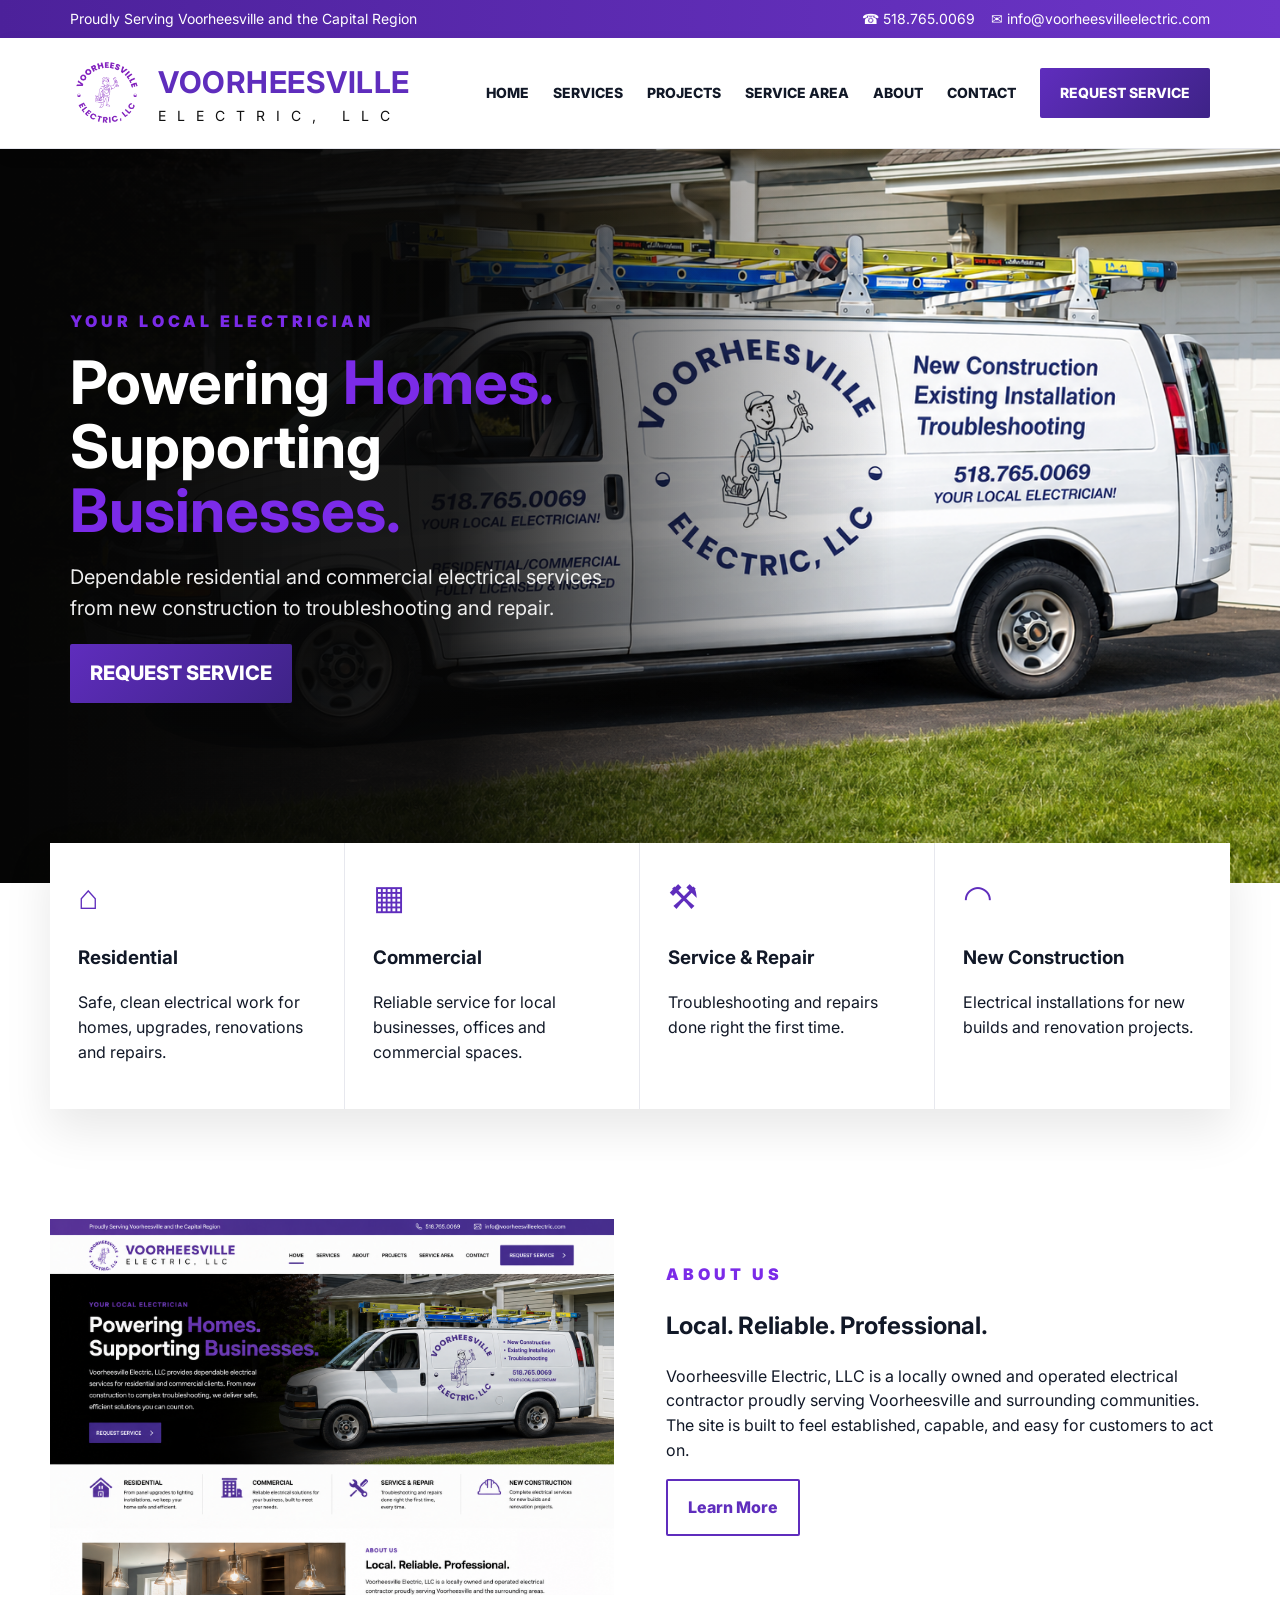
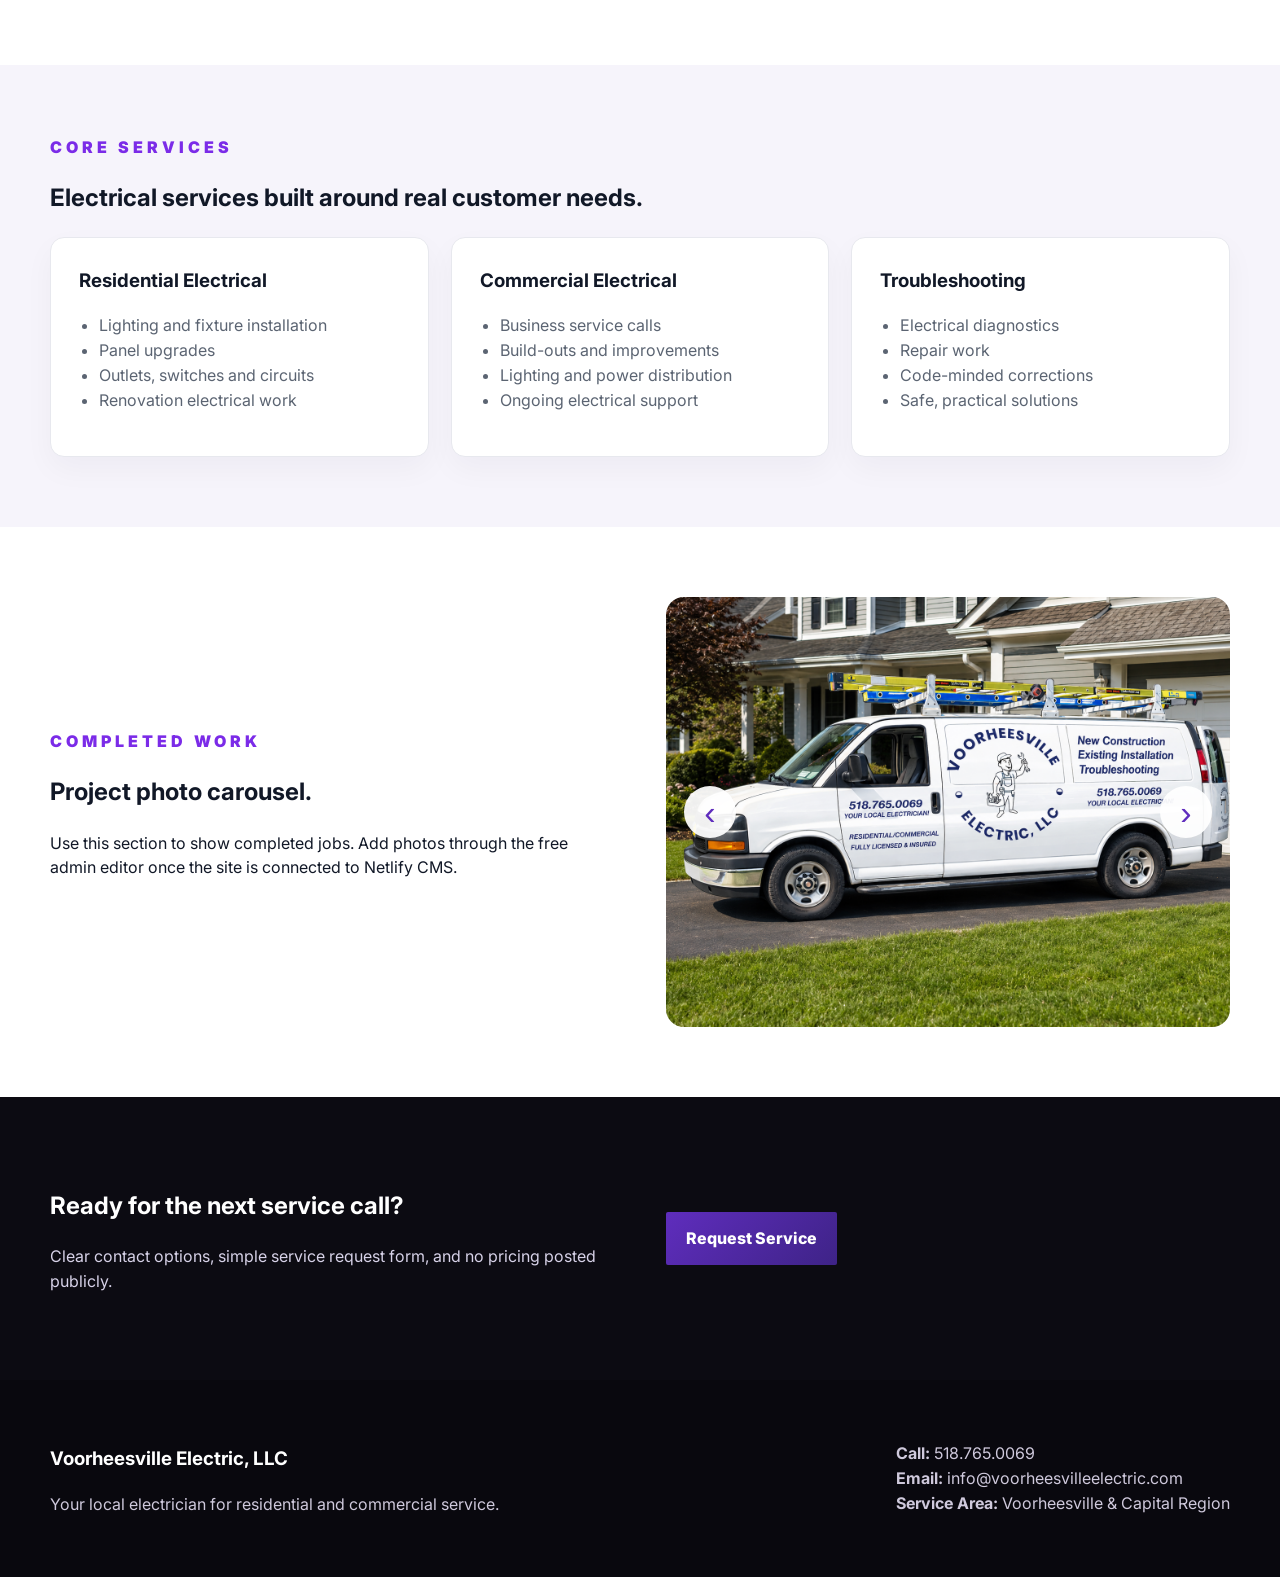
==== index.html @ 113c5720 "Add files via upload" ====
<!doctype html><html lang="en"><head><meta charset="utf-8"><meta name="viewport" content="width=device-width,initial-scale=1"><title>Home | Voorheesville Electric, LLC</title><meta name="description" content="Voorheesville Electric, LLC provides residential and commercial electrical services in Voorheesville and the Capital Region."><link rel="stylesheet" href="style.css"><link rel="preconnect" href="https://fonts.googleapis.com"><link rel="preconnect" href="https://fonts.gstatic.com" crossorigin><link href="https://fonts.googleapis.com/css2?family=Inter:wght@400;600;800;900&display=swap" rel="stylesheet"></head><body><div class="top"><div class="bar"><div>Proudly Serving Voorheesville and the Capital Region</div><div>☎ 518.765.0069 &nbsp;&nbsp; ✉ info@voorheesvilleelectric.com</div></div></div><header class="hdr"><nav class="nav"><a class="brand" href="index.html"><img src="assets/images/logo.png" alt="Voorheesville Electric logo"><div><b>VOORHEESVILLE</b><span>ELECTRIC, LLC</span></div></a><div class="links"><a href="index.html">HOME</a><a href="services.html">SERVICES</a><a href="projects.html">PROJECTS</a><a href="service-area.html">SERVICE AREA</a><a href="about.html">ABOUT</a><a href="contact.html">CONTACT</a><a class="btn" href="contact.html">REQUEST SERVICE</a></div><div class="mobile">☰</div></nav></header><main><section class="hero"><div class="inner"><div class="eyebrow">Your Local Electrician</div><h1>Powering <em>Homes.</em><br>Supporting <em>Businesses.</em></h1><p>Dependable residential and commercial electrical services from new construction to troubleshooting and repair.</p><p><a class="btn" href="contact.html">REQUEST SERVICE</a></p></div></section><div class="strip"><div class="tile"><div class="ico">⌂</div><h3>Residential</h3><p>Safe, clean electrical work for homes, upgrades, renovations and repairs.</p></div><div class="tile"><div class="ico">▦</div><h3>Commercial</h3><p>Reliable service for local businesses, offices and commercial spaces.</p></div><div class="tile"><div class="ico">⚒</div><h3>Service & Repair</h3><p>Troubleshooting and repairs done right the first time.</p></div><div class="tile"><div class="ico">◠</div><h3>New Construction</h3><p>Electrical installations for new builds and renovation projects.</p></div></div><section><div class="wrap grid"><div><img src="assets/images/concept.png" alt="Voorheesville Electric website preview"></div><div><div class="eyebrow">About Us</div><h2>Local. Reliable. Professional.</h2><p>Voorheesville Electric, LLC is a locally owned and operated electrical contractor proudly serving Voorheesville and surrounding communities. The site is built to feel established, capable, and easy for customers to act on.</p><p><a class="btn alt" href="about.html">Learn More</a></p></div></div></section><section class="soft"><div class="wrap"><div class="eyebrow">Core Services</div><h2>Electrical services built around real customer needs.</h2><div class="cards"><div class="card"><h3>Residential Electrical</h3><ul><li>Lighting and fixture installation</li><li>Panel upgrades</li><li>Outlets, switches and circuits</li><li>Renovation electrical work</li></ul></div><div class="card"><h3>Commercial Electrical</h3><ul><li>Business service calls</li><li>Build-outs and improvements</li><li>Lighting and power distribution</li><li>Ongoing electrical support</li></ul></div><div class="card"><h3>Troubleshooting</h3><ul><li>Electrical diagnostics</li><li>Repair work</li><li>Code-minded corrections</li><li>Safe, practical solutions</li></ul></div></div></div></section><section><div class="wrap grid"><div><div class="eyebrow">Completed Work</div><h2>Project photo carousel.</h2><p>Use this section to show completed jobs. Add photos through the free admin editor once the site is connected to Netlify CMS.</p></div><div class="gallery"><div class="slides"><div class="slide" style="background-image:url('assets/images/van.jpg')"></div><div class="slide" style="background-image:url('assets/images/concept.png')"></div><div class="slide" style="background-image:url('assets/images/logo.png');background-size:contain;background-repeat:no-repeat;background-color:#f3effb"></div></div><button class="prev" onclick="move(-1)">‹</button><button class="next" onclick="move(1)">›</button></div></div></section><section class="dark"><div class="wrap grid"><div><h2>Ready for the next service call?</h2><p>Clear contact options, simple service request form, and no pricing posted publicly.</p></div><p><a class="btn" href="contact.html">Request Service</a></p></div></section></main><footer class="foot"><div class="wrap"><div><h3>Voorheesville Electric, LLC</h3><p>Your local electrician for residential and commercial service.</p></div><div><p><b>Call:</b> 518.765.0069<br><b>Email:</b> info@voorheesvilleelectric.com<br><b>Service Area:</b> Voorheesville & Capital Region</p></div></div></footer><script src="script.js"></script></body></html>
---- style.css ----
:root{--purple:#5f2dbd;--purple2:#7b2be8;--ink:#111827;--muted:#5b6472;--line:#e7e8ee;--soft:#f6f4fb;--dark:#0c0b12;--max:1180px}*{box-sizing:border-box}body{margin:0;font-family:Inter,Arial,sans-serif;color:var(--ink);line-height:1.55;background:white}a{color:inherit;text-decoration:none}img{max-width:100%;display:block}.top{background:linear-gradient(90deg,#4c219a,#6d35c9);color:white;font-size:14px}.bar{max-width:var(--max);margin:auto;display:flex;justify-content:space-between;gap:20px;padding:8px 20px}.hdr{position:sticky;top:0;background:white;z-index:10;border-bottom:1px solid var(--line);box-shadow:0 6px 20px #0000000a}.nav{max-width:var(--max);margin:auto;display:flex;align-items:center;justify-content:space-between;padding:18px 20px}.brand{display:flex;align-items:center;gap:14px}.brand img{width:74px}.brand b{font-size:30px;letter-spacing:.5px;color:var(--purple)}.brand span{display:block;letter-spacing:11px;font-size:14px;color:#111}.links{display:flex;align-items:center;gap:24px;font-size:14px;font-weight:800}.btn{display:inline-flex;align-items:center;justify-content:center;background:linear-gradient(135deg,var(--purple),#3e2387);color:white;padding:14px 20px;border-radius:2px;font-weight:800;border:0}.btn.alt{background:white;color:var(--purple);border:2px solid var(--purple)}.hero{background:linear-gradient(90deg,#050505 0%,#060606e8 35%,#00000000 70%),url('assets/images/van.jpg') center/cover;min-height:600px;color:white}.hero .inner{max-width:var(--max);margin:auto;padding:90px 20px}.eyebrow{color:var(--purple2);font-weight:900;text-transform:uppercase;letter-spacing:4px}.hero h1{font-size:60px;line-height:1.06;margin:18px 0;max-width:620px}.hero h1 em{font-style:normal;color:var(--purple2)}.hero p{font-size:20px;max-width:540px;color:#eee}.strip{max-width:var(--max);margin:auto;display:grid;grid-template-columns:repeat(4,1fr);gap:0;background:white;transform:translateY(-40px);box-shadow:0 20px 45px #00000018}.tile{padding:28px;border-right:1px solid var(--line)}.tile:last-child{border-right:0}.ico{font-size:34px;color:var(--purple)}section{padding:70px 20px}.wrap{max-width:var(--max);margin:auto}.grid{display:grid;grid-template-columns:1fr 1fr;gap:52px;align-items:center}.cards{display:grid;grid-template-columns:repeat(3,1fr);gap:22px}.card{border:1px solid var(--line);background:white;padding:28px;border-radius:14px;box-shadow:0 12px 30px #1c12320a}.card h3{margin-top:0}.card ul{padding-left:20px;color:var(--muted)}.soft{background:var(--soft)}.dark{background:var(--dark);color:white}.dark p,.dark li{color:#d7d2e8}.pagehead{background:linear-gradient(135deg,#170d27,#5e28b8);color:white;padding:70px 20px}.pagehead h1{font-size:46px;margin:.2em 0}.gallery{position:relative;overflow:hidden;border-radius:18px}.slides{display:flex;transition:.4s}.slide{min-width:100%;height:430px;background:#ddd center/cover}.gallery button{position:absolute;top:50%;transform:translateY(-50%);border:0;background:#ffffffee;color:var(--purple);font-size:34px;width:52px;height:52px;border-radius:50%;cursor:pointer}.prev{left:18px}.next{right:18px}.contactbox{background:white;border:1px solid var(--line);border-radius:18px;padding:30px;box-shadow:0 15px 35px #00000010}.form input,.form textarea{width:100%;padding:14px;margin:8px 0 14px;border:1px solid #d8d8df;border-radius:8px;font:inherit}.form textarea{min-height:140px}.foot{background:#09080e;color:white;padding:45px 20px}.foot .wrap{display:flex;justify-content:space-between;gap:30px}.foot p{color:#cfc9dc}.mobile{display:none}@media(max-width:900px){.links{display:none}.mobile{display:block}.brand b{font-size:22px}.brand span{letter-spacing:6px}.hero h1{font-size:42px}.strip,.cards,.grid{grid-template-columns:1fr;transform:none}.tile{border-right:0;border-bottom:1px solid var(--line)}.foot .wrap,.bar{flex-direction:column}.hero{min-height:520px;background:linear-gradient(90deg,#050505 0%,#050505d9 65%,#00000055),url('assets/images/van.jpg') center/cover}}
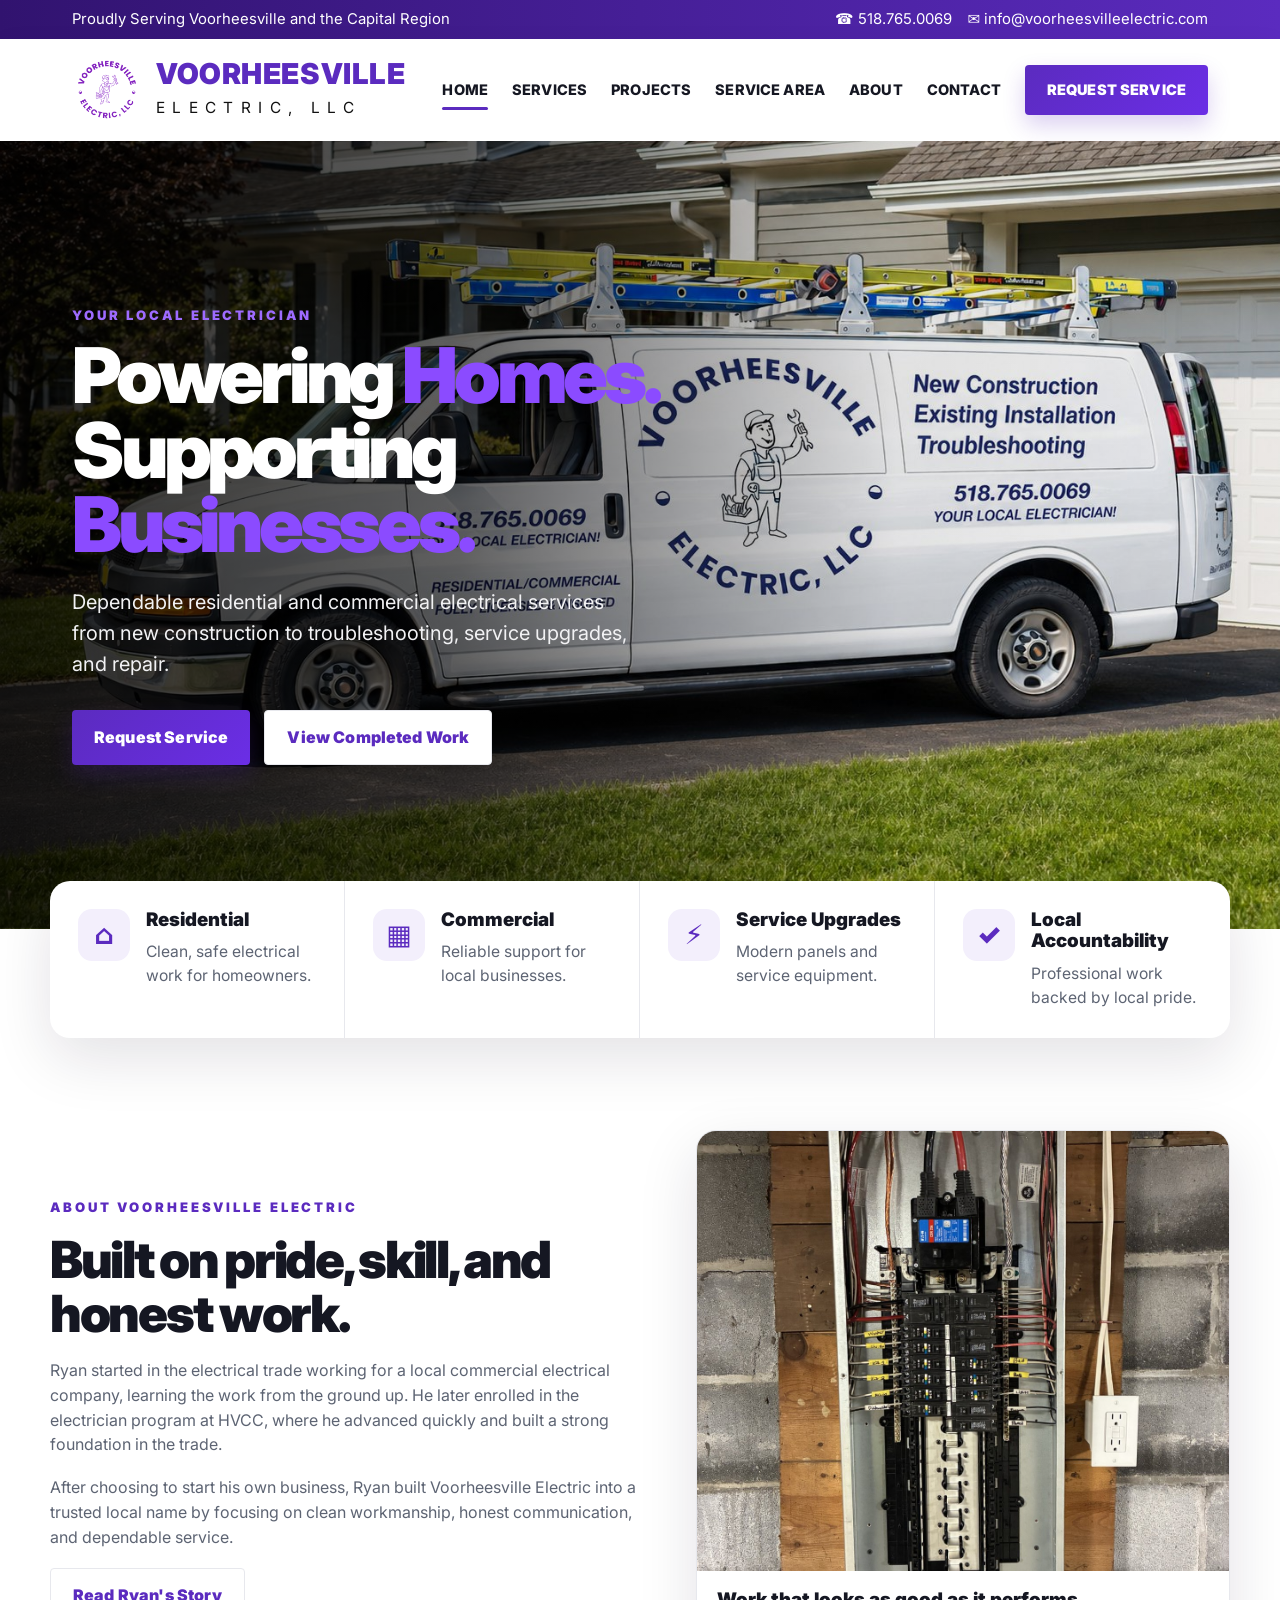
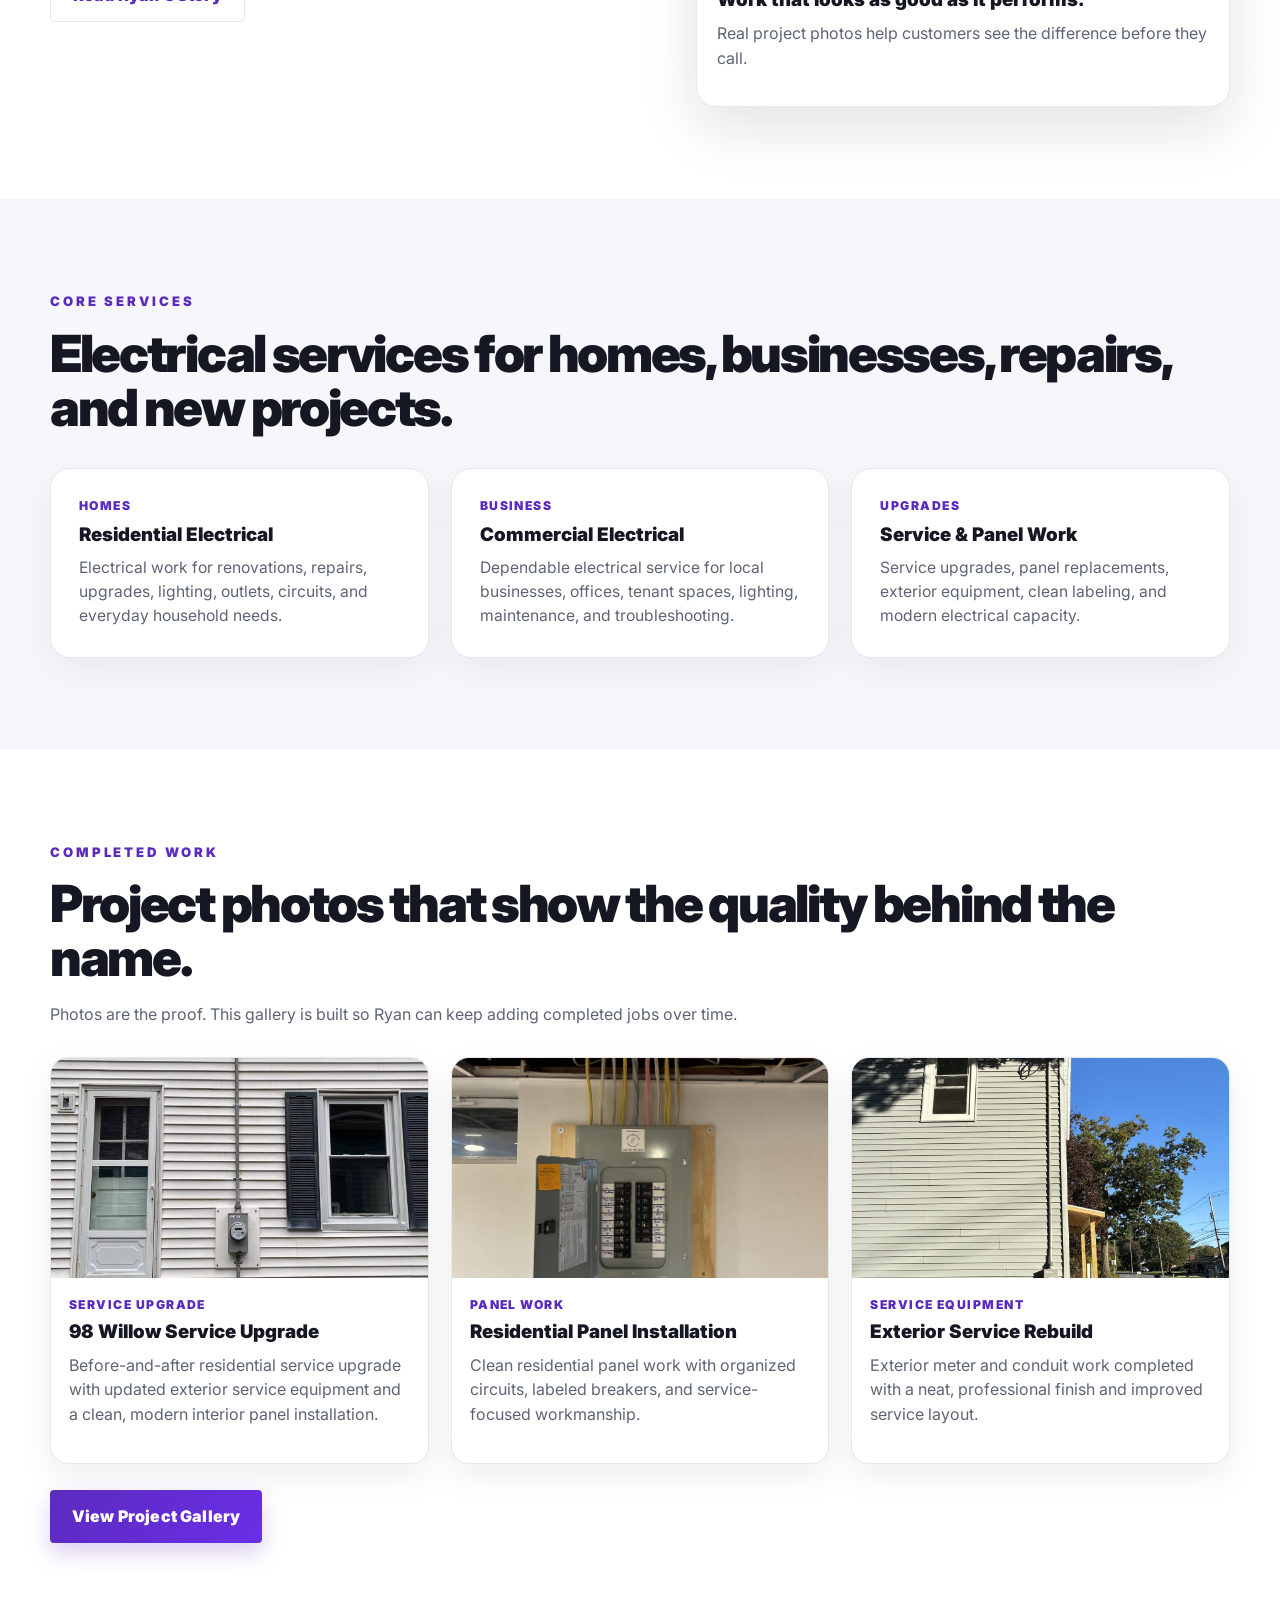
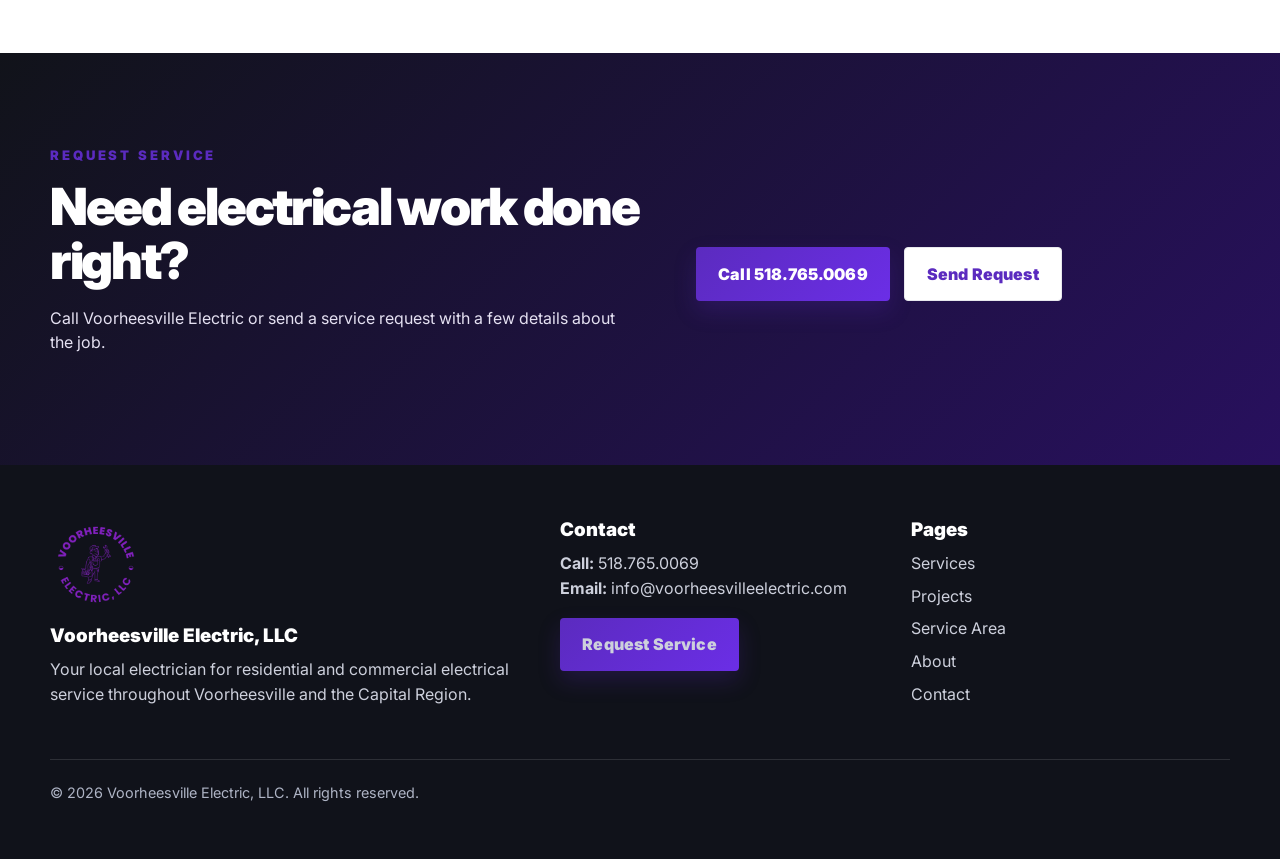
==== commit 7099bdbe: "Upload Version 3 website" ====
--- a/index.html
+++ b/index.html
@@ -1 +1,118 @@
-<!doctype html><html lang="en"><head><meta charset="utf-8"><meta name="viewport" content="width=device-width,initial-scale=1"><title>Home | Voorheesville Electric, LLC</title><meta name="description" content="Voorheesville Electric, LLC provides residential and commercial electrical services in Voorheesville and the Capital Region."><link rel="stylesheet" href="style.css"><link rel="preconnect" href="https://fonts.googleapis.com"><link rel="preconnect" href="https://fonts.gstatic.com" crossorigin><link href="https://fonts.googleapis.com/css2?family=Inter:wght@400;600;800;900&display=swap" rel="stylesheet"></head><body><div class="top"><div class="bar"><div>Proudly Serving Voorheesville and the Capital Region</div><div>☎ 518.765.0069 &nbsp;&nbsp; ✉ info@voorheesvilleelectric.com</div></div></div><header class="hdr"><nav class="nav"><a class="brand" href="index.html"><img src="assets/images/logo.png" alt="Voorheesville Electric logo"><div><b>VOORHEESVILLE</b><span>ELECTRIC, LLC</span></div></a><div class="links"><a href="index.html">HOME</a><a href="services.html">SERVICES</a><a href="projects.html">PROJECTS</a><a href="service-area.html">SERVICE AREA</a><a href="about.html">ABOUT</a><a href="contact.html">CONTACT</a><a class="btn" href="contact.html">REQUEST SERVICE</a></div><div class="mobile">☰</div></nav></header><main><section class="hero"><div class="inner"><div class="eyebrow">Your Local Electrician</div><h1>Powering <em>Homes.</em><br>Supporting <em>Businesses.</em></h1><p>Dependable residential and commercial electrical services from new construction to troubleshooting and repair.</p><p><a class="btn" href="contact.html">REQUEST SERVICE</a></p></div></section><div class="strip"><div class="tile"><div class="ico">⌂</div><h3>Residential</h3><p>Safe, clean electrical work for homes, upgrades, renovations and repairs.</p></div><div class="tile"><div class="ico">▦</div><h3>Commercial</h3><p>Reliable service for local businesses, offices and commercial spaces.</p></div><div class="tile"><div class="ico">⚒</div><h3>Service & Repair</h3><p>Troubleshooting and repairs done right the first time.</p></div><div class="tile"><div class="ico">◠</div><h3>New Construction</h3><p>Electrical installations for new builds and renovation projects.</p></div></div><section><div class="wrap grid"><div><img src="assets/images/concept.png" alt="Voorheesville Electric website preview"></div><div><div class="eyebrow">About Us</div><h2>Local. Reliable. Professional.</h2><p>Voorheesville Electric, LLC is a locally owned and operated electrical contractor proudly serving Voorheesville and surrounding communities. The site is built to feel established, capable, and easy for customers to act on.</p><p><a class="btn alt" href="about.html">Learn More</a></p></div></div></section><section class="soft"><div class="wrap"><div class="eyebrow">Core Services</div><h2>Electrical services built around real customer needs.</h2><div class="cards"><div class="card"><h3>Residential Electrical</h3><ul><li>Lighting and fixture installation</li><li>Panel upgrades</li><li>Outlets, switches and circuits</li><li>Renovation electrical work</li></ul></div><div class="card"><h3>Commercial Electrical</h3><ul><li>Business service calls</li><li>Build-outs and improvements</li><li>Lighting and power distribution</li><li>Ongoing electrical support</li></ul></div><div class="card"><h3>Troubleshooting</h3><ul><li>Electrical diagnostics</li><li>Repair work</li><li>Code-minded corrections</li><li>Safe, practical solutions</li></ul></div></div></div></section><section><div class="wrap grid"><div><div class="eyebrow">Completed Work</div><h2>Project photo carousel.</h2><p>Use this section to show completed jobs. Add photos through the free admin editor once the site is connected to Netlify CMS.</p></div><div class="gallery"><div class="slides"><div class="slide" style="background-image:url('assets/images/van.jpg')"></div><div class="slide" style="background-image:url('assets/images/concept.png')"></div><div class="slide" style="background-image:url('assets/images/logo.png');background-size:contain;background-repeat:no-repeat;background-color:#f3effb"></div></div><button class="prev" onclick="move(-1)">‹</button><button class="next" onclick="move(1)">›</button></div></div></section><section class="dark"><div class="wrap grid"><div><h2>Ready for the next service call?</h2><p>Clear contact options, simple service request form, and no pricing posted publicly.</p></div><p><a class="btn" href="contact.html">Request Service</a></p></div></section></main><footer class="foot"><div class="wrap"><div><h3>Voorheesville Electric, LLC</h3><p>Your local electrician for residential and commercial service.</p></div><div><p><b>Call:</b> 518.765.0069<br><b>Email:</b> info@voorheesvilleelectric.com<br><b>Service Area:</b> Voorheesville & Capital Region</p></div></div></footer><script src="script.js"></script></body></html>+<!doctype html>
+<html lang="en">
+<head>
+  <meta charset="utf-8">
+  <meta name="viewport" content="width=device-width,initial-scale=1">
+  <title>Voorheesville Electric | Residential & Commercial Electrician</title>
+  <meta name="description" content="Voorheesville Electric, LLC provides dependable residential and commercial electrical services in Voorheesville and the Capital Region.">
+  <link rel="canonical" href="https://www.voorheesvilleelectric.com/">
+  <meta property="og:title" content="Voorheesville Electric | Residential & Commercial Electrician">
+  <meta property="og:description" content="Voorheesville Electric, LLC provides dependable residential and commercial electrical services in Voorheesville and the Capital Region.">
+  <meta property="og:type" content="website">
+  <meta property="og:image" content="https://www.voorheesvilleelectric.com/assets/images/hero-van.jpg">
+  <link rel="stylesheet" href="style.css">
+  <link rel="preconnect" href="https://fonts.googleapis.com">
+  <link rel="preconnect" href="https://fonts.gstatic.com" crossorigin>
+  <link href="https://fonts.googleapis.com/css2?family=Inter:wght@400;600;700;800;900&display=swap" rel="stylesheet">
+</head>
+<body>
+  <div class="topbar"><div class="wrap"><div>Proudly Serving Voorheesville and the Capital Region</div><div>☎ <a href="tel:+15187650069">518.765.0069</a> &nbsp;&nbsp; ✉ <a href="mailto:info@voorheesvilleelectric.com">info@voorheesvilleelectric.com</a></div></div></div>
+  <header class="header">
+    <nav class="nav">
+      <a class="brand" href="index.html" aria-label="Voorheesville Electric Home">
+        <img src="assets/images/logo.png" alt="Voorheesville Electric logo">
+        <div><strong>VOORHEESVILLE</strong><span>ELECTRIC, LLC</span></div>
+      </a>
+      <div class="links"><a href="index.html">HOME</a><a href="services.html">SERVICES</a><a href="projects.html">PROJECTS</a><a href="service-area.html">SERVICE AREA</a><a href="about.html">ABOUT</a><a href="contact.html">CONTACT</a><a class="btn" href="contact.html">REQUEST SERVICE</a></div>
+      <button class="menu" type="button" aria-label="Open menu">☰</button>
+    </nav>
+  </header>
+  <main>
+<section class="hero">
+  <div class="wrap">
+    <div class="hero-copy">
+      <div class="eyebrow">Your Local Electrician</div>
+      <h1>Powering <em>Homes.</em><br>Supporting <em>Businesses.</em></h1>
+      <p>Dependable residential and commercial electrical services from new construction to troubleshooting, service upgrades, and repair.</p>
+      <div class="hero-actions"><a class="btn" href="contact.html">Request Service</a><a class="btn secondary" href="projects.html">View Completed Work</a></div>
+    </div>
+  </div>
+</section>
+<div class="trustbar">
+  <div class="trust"><div class="ico">⌂</div><div><h3>Residential</h3><p>Clean, safe electrical work for homeowners.</p></div></div>
+  <div class="trust"><div class="ico">▦</div><div><h3>Commercial</h3><p>Reliable support for local businesses.</p></div></div>
+  <div class="trust"><div class="ico">⚡</div><div><h3>Service Upgrades</h3><p>Modern panels and service equipment.</p></div></div>
+  <div class="trust"><div class="ico">✓</div><div><h3>Local Accountability</h3><p>Professional work backed by local pride.</p></div></div>
+</div>
+<section>
+  <div class="wrap grid">
+    <div>
+      <div class="eyebrow">About Voorheesville Electric</div>
+      <h2>Built on pride, skill, and honest work.</h2>
+      <p>Ryan started in the electrical trade working for a local commercial electrical company, learning the work from the ground up. He later enrolled in the electrician program at HVCC, where he advanced quickly and built a strong foundation in the trade.</p>
+      <p>After choosing to start his own business, Ryan built Voorheesville Electric into a trusted local name by focusing on clean workmanship, honest communication, and dependable service.</p>
+      <p><a class="btn secondary" href="about.html">Read Ryan's Story</a></p>
+    </div>
+    <div class="photo-card"><img src="assets/images/projects/98-willow-after-2.jpg" alt="Completed electrical panel upgrade"><div class="cap"><h3>Work that looks as good as it performs.</h3><p>Real project photos help customers see the difference before they call.</p></div></div>
+  </div>
+</section>
+<section class="soft">
+  <div class="wrap">
+    <div class="eyebrow">Core Services</div>
+    <h2>Electrical services for homes, businesses, repairs, and new projects.</h2>
+    <div class="cards">
+      <div class="card"><div class="mini">Homes</div><h3>Residential Electrical</h3><p>Electrical work for renovations, repairs, upgrades, lighting, outlets, circuits, and everyday household needs.</p></div>
+      <div class="card"><div class="mini">Business</div><h3>Commercial Electrical</h3><p>Dependable electrical service for local businesses, offices, tenant spaces, lighting, maintenance, and troubleshooting.</p></div>
+      <div class="card"><div class="mini">Upgrades</div><h3>Service & Panel Work</h3><p>Service upgrades, panel replacements, exterior equipment, clean labeling, and modern electrical capacity.</p></div>
+    </div>
+  </div>
+</section>
+<section>
+  <div class="wrap">
+    <div class="eyebrow">Completed Work</div>
+    <h2>Project photos that show the quality behind the name.</h2>
+    <p>Photos are the proof. This gallery is built so Ryan can keep adding completed jobs over time.</p>
+    <div id="featuredProjects" class="featured-projects"></div>
+    <p style="margin-top:26px"><a class="btn" href="projects.html">View Project Gallery</a></p>
+  </div>
+</section>
+<section class="dark">
+  <div class="wrap grid">
+    <div>
+      <div class="eyebrow">Request Service</div>
+      <h2>Need electrical work done right?</h2>
+      <p>Call Voorheesville Electric or send a service request with a few details about the job.</p>
+    </div>
+    <div class="hero-actions"><a class="btn" href="tel:+15187650069">Call 518.765.0069</a><a class="btn secondary" href="contact.html">Send Request</a></div>
+  </div>
+</section>
+</main>
+  <footer class="footer">
+    <div class="wrap">
+      <div>
+        <img src="assets/images/logo.png" alt="Voorheesville Electric logo">
+        <h3>Voorheesville Electric, LLC</h3>
+        <p>Your local electrician for residential and commercial electrical service throughout Voorheesville and the Capital Region.</p>
+      </div>
+      <div>
+        <h3>Contact</h3>
+        <p><b>Call:</b> <a href="tel:+15187650069">518.765.0069</a><br><b>Email:</b> <a href="mailto:info@voorheesvilleelectric.com">info@voorheesvilleelectric.com</a></p>
+        <p><a class="btn" href="contact.html">Request Service</a></p>
+      </div>
+      <div>
+        <h3>Pages</h3>
+        <div class="footlinks">
+          <a href="services.html">Services</a>
+          <a href="projects.html">Projects</a>
+          <a href="service-area.html">Service Area</a>
+          <a href="about.html">About</a>
+          <a href="contact.html">Contact</a>
+        </div>
+      </div>
+    </div>
+    <div class="wrap copyright">© 2026 Voorheesville Electric, LLC. All rights reserved.</div>
+  </footer>
+  <div class="lightbox" id="lightbox"><button id="lightboxClose" type="button" aria-label="Close image">×</button><img id="lightboxImg" alt="Project photo enlarged"></div>
+  <script src="script.js"></script>
+</body>
+</html>
--- a/style.css
+++ b/style.css
@@ -1 +1,82 @@
-:root{--purple:#5f2dbd;--purple2:#7b2be8;--ink:#111827;--muted:#5b6472;--line:#e7e8ee;--soft:#f6f4fb;--dark:#0c0b12;--max:1180px}*{box-sizing:border-box}body{margin:0;font-family:Inter,Arial,sans-serif;color:var(--ink);line-height:1.55;background:white}a{color:inherit;text-decoration:none}img{max-width:100%;display:block}.top{background:linear-gradient(90deg,#4c219a,#6d35c9);color:white;font-size:14px}.bar{max-width:var(--max);margin:auto;display:flex;justify-content:space-between;gap:20px;padding:8px 20px}.hdr{position:sticky;top:0;background:white;z-index:10;border-bottom:1px solid var(--line);box-shadow:0 6px 20px #0000000a}.nav{max-width:var(--max);margin:auto;display:flex;align-items:center;justify-content:space-between;padding:18px 20px}.brand{display:flex;align-items:center;gap:14px}.brand img{width:74px}.brand b{font-size:30px;letter-spacing:.5px;color:var(--purple)}.brand span{display:block;letter-spacing:11px;font-size:14px;color:#111}.links{display:flex;align-items:center;gap:24px;font-size:14px;font-weight:800}.btn{display:inline-flex;align-items:center;justify-content:center;background:linear-gradient(135deg,var(--purple),#3e2387);color:white;padding:14px 20px;border-radius:2px;font-weight:800;border:0}.btn.alt{background:white;color:var(--purple);border:2px solid var(--purple)}.hero{background:linear-gradient(90deg,#050505 0%,#060606e8 35%,#00000000 70%),url('assets/images/van.jpg') center/cover;min-height:600px;color:white}.hero .inner{max-width:var(--max);margin:auto;padding:90px 20px}.eyebrow{color:var(--purple2);font-weight:900;text-transform:uppercase;letter-spacing:4px}.hero h1{font-size:60px;line-height:1.06;margin:18px 0;max-width:620px}.hero h1 em{font-style:normal;color:var(--purple2)}.hero p{font-size:20px;max-width:540px;color:#eee}.strip{max-width:var(--max);margin:auto;display:grid;grid-template-columns:repeat(4,1fr);gap:0;background:white;transform:translateY(-40px);box-shadow:0 20px 45px #00000018}.tile{padding:28px;border-right:1px solid var(--line)}.tile:last-child{border-right:0}.ico{font-size:34px;color:var(--purple)}section{padding:70px 20px}.wrap{max-width:var(--max);margin:auto}.grid{display:grid;grid-template-columns:1fr 1fr;gap:52px;align-items:center}.cards{display:grid;grid-template-columns:repeat(3,1fr);gap:22px}.card{border:1px solid var(--line);background:white;padding:28px;border-radius:14px;box-shadow:0 12px 30px #1c12320a}.card h3{margin-top:0}.card ul{padding-left:20px;color:var(--muted)}.soft{background:var(--soft)}.dark{background:var(--dark);color:white}.dark p,.dark li{color:#d7d2e8}.pagehead{background:linear-gradient(135deg,#170d27,#5e28b8);color:white;padding:70px 20px}.pagehead h1{font-size:46px;margin:.2em 0}.gallery{position:relative;overflow:hidden;border-radius:18px}.slides{display:flex;transition:.4s}.slide{min-width:100%;height:430px;background:#ddd center/cover}.gallery button{position:absolute;top:50%;transform:translateY(-50%);border:0;background:#ffffffee;color:var(--purple);font-size:34px;width:52px;height:52px;border-radius:50%;cursor:pointer}.prev{left:18px}.next{right:18px}.contactbox{background:white;border:1px solid var(--line);border-radius:18px;padding:30px;box-shadow:0 15px 35px #00000010}.form input,.form textarea{width:100%;padding:14px;margin:8px 0 14px;border:1px solid #d8d8df;border-radius:8px;font:inherit}.form textarea{min-height:140px}.foot{background:#09080e;color:white;padding:45px 20px}.foot .wrap{display:flex;justify-content:space-between;gap:30px}.foot p{color:#cfc9dc}.mobile{display:none}@media(max-width:900px){.links{display:none}.mobile{display:block}.brand b{font-size:22px}.brand span{letter-spacing:6px}.hero h1{font-size:42px}.strip,.cards,.grid{grid-template-columns:1fr;transform:none}.tile{border-right:0;border-bottom:1px solid var(--line)}.foot .wrap,.bar{flex-direction:column}.hero{min-height:520px;background:linear-gradient(90deg,#050505 0%,#050505d9 65%,#00000055),url('assets/images/van.jpg') center/cover}}
+:root{
+  --purple:#5b2bbf;
+  --purple-dark:#31136f;
+  --purple-soft:#f3effc;
+  --ink:#151722;
+  --muted:#5d6473;
+  --line:#e7e8ed;
+  --paper:#ffffff;
+  --charcoal:#11131a;
+  --soft:#f7f7fb;
+  --shadow:0 20px 60px rgba(22,17,45,.12);
+  --radius:20px;
+  --max:1180px;
+}
+*{box-sizing:border-box}
+html{scroll-behavior:smooth}
+body{margin:0;font-family:Inter,system-ui,-apple-system,Segoe UI,Arial,sans-serif;color:var(--ink);background:#fff;line-height:1.55}
+a{color:inherit;text-decoration:none}
+img{max-width:100%;display:block}
+button,input,textarea,select{font:inherit}
+.topbar{background:linear-gradient(90deg,var(--purple-dark),var(--purple));color:#fff;font-size:.93rem}
+.topbar .wrap{max-width:var(--max);margin:auto;padding:8px 22px;display:flex;justify-content:space-between;gap:20px;align-items:center}
+.header{background:#fff;position:sticky;top:0;z-index:50;box-shadow:0 10px 30px rgba(16,16,30,.06)}
+.nav{max-width:var(--max);margin:auto;padding:16px 22px;display:flex;align-items:center;justify-content:space-between;gap:22px}
+.brand{display:flex;align-items:center;gap:14px;min-width:305px}
+.brand img{width:70px;height:70px;object-fit:contain}
+.brand strong{display:block;font-size:1.8rem;line-height:1;font-weight:900;color:var(--purple);letter-spacing:.02em}
+.brand span{display:block;letter-spacing:.48em;font-size:.96rem;color:#111;margin-top:7px}
+.links{display:flex;align-items:center;gap:24px;font-weight:800;font-size:.91rem;letter-spacing:.01em}
+.links a:not(.btn){position:relative;white-space:nowrap}
+.links a:not(.btn)::after{content:"";position:absolute;left:0;right:0;bottom:-9px;height:3px;border-radius:99px;background:var(--purple);transform:scaleX(0);transition:.18s}
+.links a:hover::after,.links a.active::after{transform:scaleX(1)}
+.btn{display:inline-flex;align-items:center;justify-content:center;border:0;border-radius:4px;background:linear-gradient(135deg,var(--purple),#6b2ee6);color:white;font-weight:900;letter-spacing:.01em;padding:14px 22px;box-shadow:0 10px 22px rgba(91,43,191,.22);cursor:pointer;text-align:center}
+.btn:hover{transform:translateY(-1px)}
+.btn.secondary{background:#fff;color:var(--purple);border:1px solid var(--line);box-shadow:none}
+.btn.dark{background:var(--ink)}
+.menu{display:none;background:#fff;border:1px solid var(--line);font-size:1.4rem;padding:8px 12px;border-radius:10px}
+.hero{min-height:670px;background-image:linear-gradient(90deg,rgba(0,0,0,.82) 0%,rgba(0,0,0,.62) 36%,rgba(0,0,0,.10) 70%,rgba(0,0,0,.05) 100%),url('assets/images/hero-van.jpg');background-position:center;background-size:cover;display:grid;align-items:center;color:#fff}
+.hero .wrap{max-width:var(--max);margin:auto;width:100%;padding:72px 22px}
+.hero-copy{max-width:660px}
+.eyebrow{text-transform:uppercase;letter-spacing:.22em;font-size:.82rem;font-weight:900;color:var(--purple);margin-bottom:14px}
+.hero .eyebrow{color:#9e6bff}
+h1{font-size:clamp(2.4rem,6vw,5.8rem);line-height:.97;margin:0 0 24px;font-weight:950;letter-spacing:-.055em}
+h1 em{font-style:normal;color:#8b4bff}
+h2{font-size:clamp(1.9rem,4vw,3.25rem);line-height:1.06;margin:0 0 18px;font-weight:950;letter-spacing:-.045em}
+h3{line-height:1.15;margin:0 0 10px;font-weight:900}
+p{margin:0 0 18px;color:var(--muted)}
+.hero p{font-size:1.25rem;color:#f2f2f4;max-width:560px}
+.hero-actions{display:flex;gap:14px;flex-wrap:wrap;margin-top:30px}
+.trustbar{background:#fff;box-shadow:var(--shadow);max-width:var(--max);margin:-48px auto 0;position:relative;z-index:3;border-radius:var(--radius);display:grid;grid-template-columns:repeat(4,1fr);overflow:hidden}
+.trust{padding:28px;border-right:1px solid var(--line);display:flex;gap:16px;align-items:flex-start}
+.trust:last-child{border-right:0}
+.ico{width:52px;height:52px;flex:0 0 auto;display:grid;place-items:center;border-radius:14px;background:var(--purple-soft);color:var(--purple);font-size:1.7rem;font-weight:900}
+.trust p,.card p,.project p{font-size:.98rem;margin:0;color:var(--muted)}
+section{padding:92px 22px}
+.wrap{max-width:var(--max);margin:auto}
+.grid{display:grid;grid-template-columns:1.05fr .95fr;gap:56px;align-items:center}
+.grid.reverse{grid-template-columns:.95fr 1.05fr}
+.soft{background:var(--soft)}
+.dark{background:linear-gradient(135deg,#11131a,#28105e);color:#fff}
+.dark p{color:#e5e1f2}
+.cards{display:grid;grid-template-columns:repeat(3,1fr);gap:22px;margin-top:34px}
+.card{background:#fff;border:1px solid var(--line);border-radius:var(--radius);padding:28px;box-shadow:0 12px 35px rgba(22,17,45,.06)}
+.card ul{padding-left:18px;margin:14px 0 0;color:var(--muted)}
+.card li{margin:7px 0}.card .mini{color:var(--purple);font-weight:900;text-transform:uppercase;letter-spacing:.12em;font-size:.76rem;margin-bottom:8px}
+.photo-card{border-radius:var(--radius);overflow:hidden;box-shadow:var(--shadow);background:#fff;border:1px solid var(--line)}
+.photo-card img{width:100%;height:440px;object-fit:cover}.photo-card .cap{padding:18px 20px}
+.pagehead{padding:76px 22px;background:linear-gradient(135deg,var(--purple-soft),#fff)}
+.pagehead h1{font-size:clamp(2.4rem,5vw,4.8rem);color:var(--ink)}
+.pagehead p{font-size:1.18rem;max-width:820px}.split-list{display:grid;grid-template-columns:repeat(2,1fr);gap:14px;margin-top:22px}.pill{background:#fff;border:1px solid var(--line);border-radius:999px;padding:12px 16px;font-weight:800;color:#333}
+.project-tools{display:flex;gap:12px;flex-wrap:wrap;margin:34px 0}.filter{border:1px solid var(--line);background:#fff;border-radius:999px;padding:10px 16px;cursor:pointer;font-weight:800}.filter.active{background:var(--purple);color:white;border-color:var(--purple)}
+.projects-grid{display:grid;grid-template-columns:repeat(2,1fr);gap:28px}.project{background:#fff;border:1px solid var(--line);border-radius:var(--radius);overflow:hidden;box-shadow:0 14px 45px rgba(22,17,45,.08)}
+.project-hero{height:330px;background:#eee;position:relative;overflow:hidden}.project-hero img{width:100%;height:100%;object-fit:cover;transition:.2s}.project:hover .project-hero img{transform:scale(1.025)}
+.badge{position:absolute;left:16px;top:16px;background:rgba(255,255,255,.94);color:var(--purple);font-weight:900;border-radius:999px;padding:8px 13px;font-size:.78rem;text-transform:uppercase;letter-spacing:.1em}.project-body{padding:24px}.gallery-row{display:grid;grid-template-columns:repeat(4,1fr);gap:10px;margin-top:18px}.thumb{height:96px;border-radius:12px;overflow:hidden;border:1px solid var(--line);cursor:pointer;background:#f1f1f3}.thumb img{width:100%;height:100%;object-fit:cover}.ba{display:grid;grid-template-columns:1fr 1fr;gap:12px;margin-top:16px}.ba h4{margin:0 0 8px;font-size:.8rem;color:var(--purple);text-transform:uppercase;letter-spacing:.13em}.video-card{margin-top:14px;border:1px solid var(--line);border-radius:14px;overflow:hidden;background:#000}.video-card video{width:100%;display:block;max-height:480px}
+.featured-projects{display:grid;grid-template-columns:repeat(3,1fr);gap:22px;margin-top:30px}.featured-project{background:#fff;border:1px solid var(--line);border-radius:18px;overflow:hidden;box-shadow:0 12px 35px rgba(22,17,45,.07)}.featured-project img{height:220px;width:100%;object-fit:cover}.featured-project div{padding:18px}.featured-project span{display:block;color:var(--purple);font-weight:900;font-size:.76rem;text-transform:uppercase;letter-spacing:.12em;margin-bottom:6px}
+.testimonials{display:grid;grid-template-columns:repeat(3,1fr);gap:22px;margin-top:32px}.quote{background:#fff;border:1px solid var(--line);border-radius:var(--radius);padding:26px;box-shadow:0 12px 35px rgba(22,17,45,.06)}.quote p{font-size:1.05rem;color:#252633}.quote b{color:var(--purple)}
+.formbox{background:#fff;border:1px solid var(--line);border-radius:var(--radius);padding:30px;box-shadow:var(--shadow)}label{display:block;font-weight:800;margin:0 0 16px}input,textarea,select{width:100%;border:1px solid #d8dbe3;border-radius:10px;padding:12px 14px;margin-top:7px;background:#fff}textarea{min-height:140px;resize:vertical}.fineprint{font-size:.86rem;color:#777;margin-top:12px}
+.footer{background:#10121a;color:#fff;padding:54px 22px}.footer .wrap{display:grid;grid-template-columns:1.2fr .8fr .8fr;gap:32px}.footer p,.footer a{color:#cdd0dc}.footer img{width:92px;margin-bottom:14px}.footlinks{display:grid;gap:8px}.copyright{border-top:1px solid rgba(255,255,255,.12);margin-top:35px;padding-top:22px;color:#aeb4c5;font-size:.9rem}
+.lightbox{display:none;position:fixed;inset:0;background:rgba(0,0,0,.87);z-index:99;align-items:center;justify-content:center;padding:30px}.lightbox.open{display:flex}.lightbox img{max-height:88vh;max-width:94vw;border-radius:12px}.lightbox button{position:absolute;right:22px;top:18px;background:#fff;border:0;border-radius:999px;width:42px;height:42px;font-size:1.5rem;cursor:pointer}
+.notice{background:#fff9e8;border:1px solid #ead28a;border-radius:16px;padding:18px;color:#3e3100;margin-top:20px}.notice p{color:#3e3100;margin:0}.admin-callout{background:linear-gradient(135deg,var(--purple-soft),#fff);border:1px solid #ded5f6;border-radius:var(--radius);padding:28px;margin-top:28px}.admin-callout code{background:#fff;border:1px solid var(--line);border-radius:8px;padding:3px 7px}
+@media (max-width:980px){.links{display:none}.menu{display:block}.links.open{display:flex;position:absolute;top:100%;left:0;right:0;background:#fff;flex-direction:column;align-items:flex-start;padding:20px 24px;box-shadow:0 25px 45px rgba(0,0,0,.12)}.nav{position:relative}.brand{min-width:0}.brand strong{font-size:1.35rem}.brand span{letter-spacing:.28em;font-size:.78rem}.brand img{width:58px;height:58px}.topbar .wrap{display:block;text-align:center}.topbar .wrap div+div{margin-top:4px}.hero{min-height:620px;background-position:center right}.trustbar{grid-template-columns:1fr 1fr;margin:0;border-radius:0}.trust{border-bottom:1px solid var(--line)}.grid,.grid.reverse{grid-template-columns:1fr}.cards,.projects-grid,.featured-projects,.testimonials{grid-template-columns:1fr 1fr}.footer .wrap{grid-template-columns:1fr}.photo-card img{height:340px}}
+@media (max-width:640px){section{padding:64px 18px}.nav{padding:12px 16px}.brand strong{font-size:1.04rem}.brand span{font-size:.65rem;letter-spacing:.18em}.hero .wrap{padding:50px 18px}.hero p{font-size:1.05rem}.trustbar{grid-template-columns:1fr}.trust{border-right:0}.cards,.projects-grid,.featured-projects,.testimonials,.split-list{grid-template-columns:1fr}.project-hero{height:260px}.gallery-row{grid-template-columns:repeat(2,1fr)}.ba{grid-template-columns:1fr}.hero-actions{display:grid}.btn{width:100%}.footer{padding:44px 18px}.topbar .wrap{font-size:.82rem}h1{letter-spacing:-.04em}}
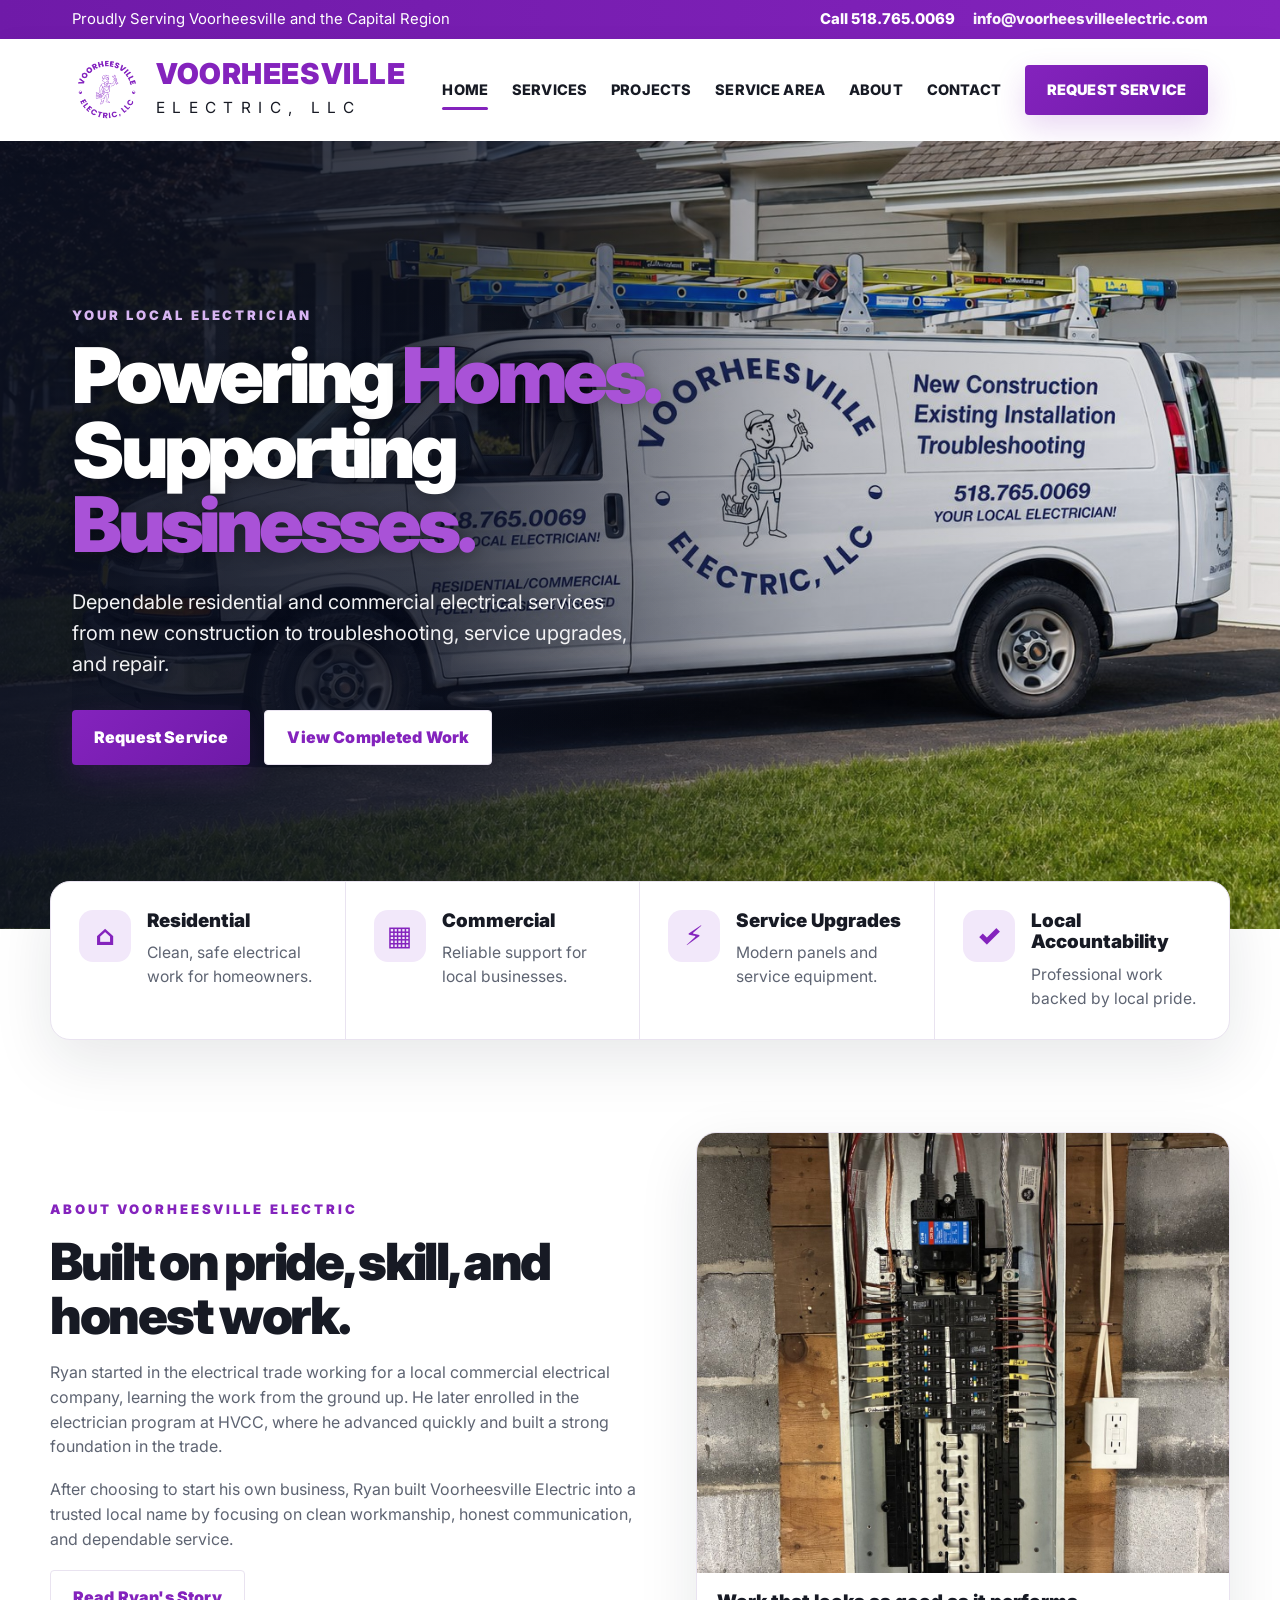
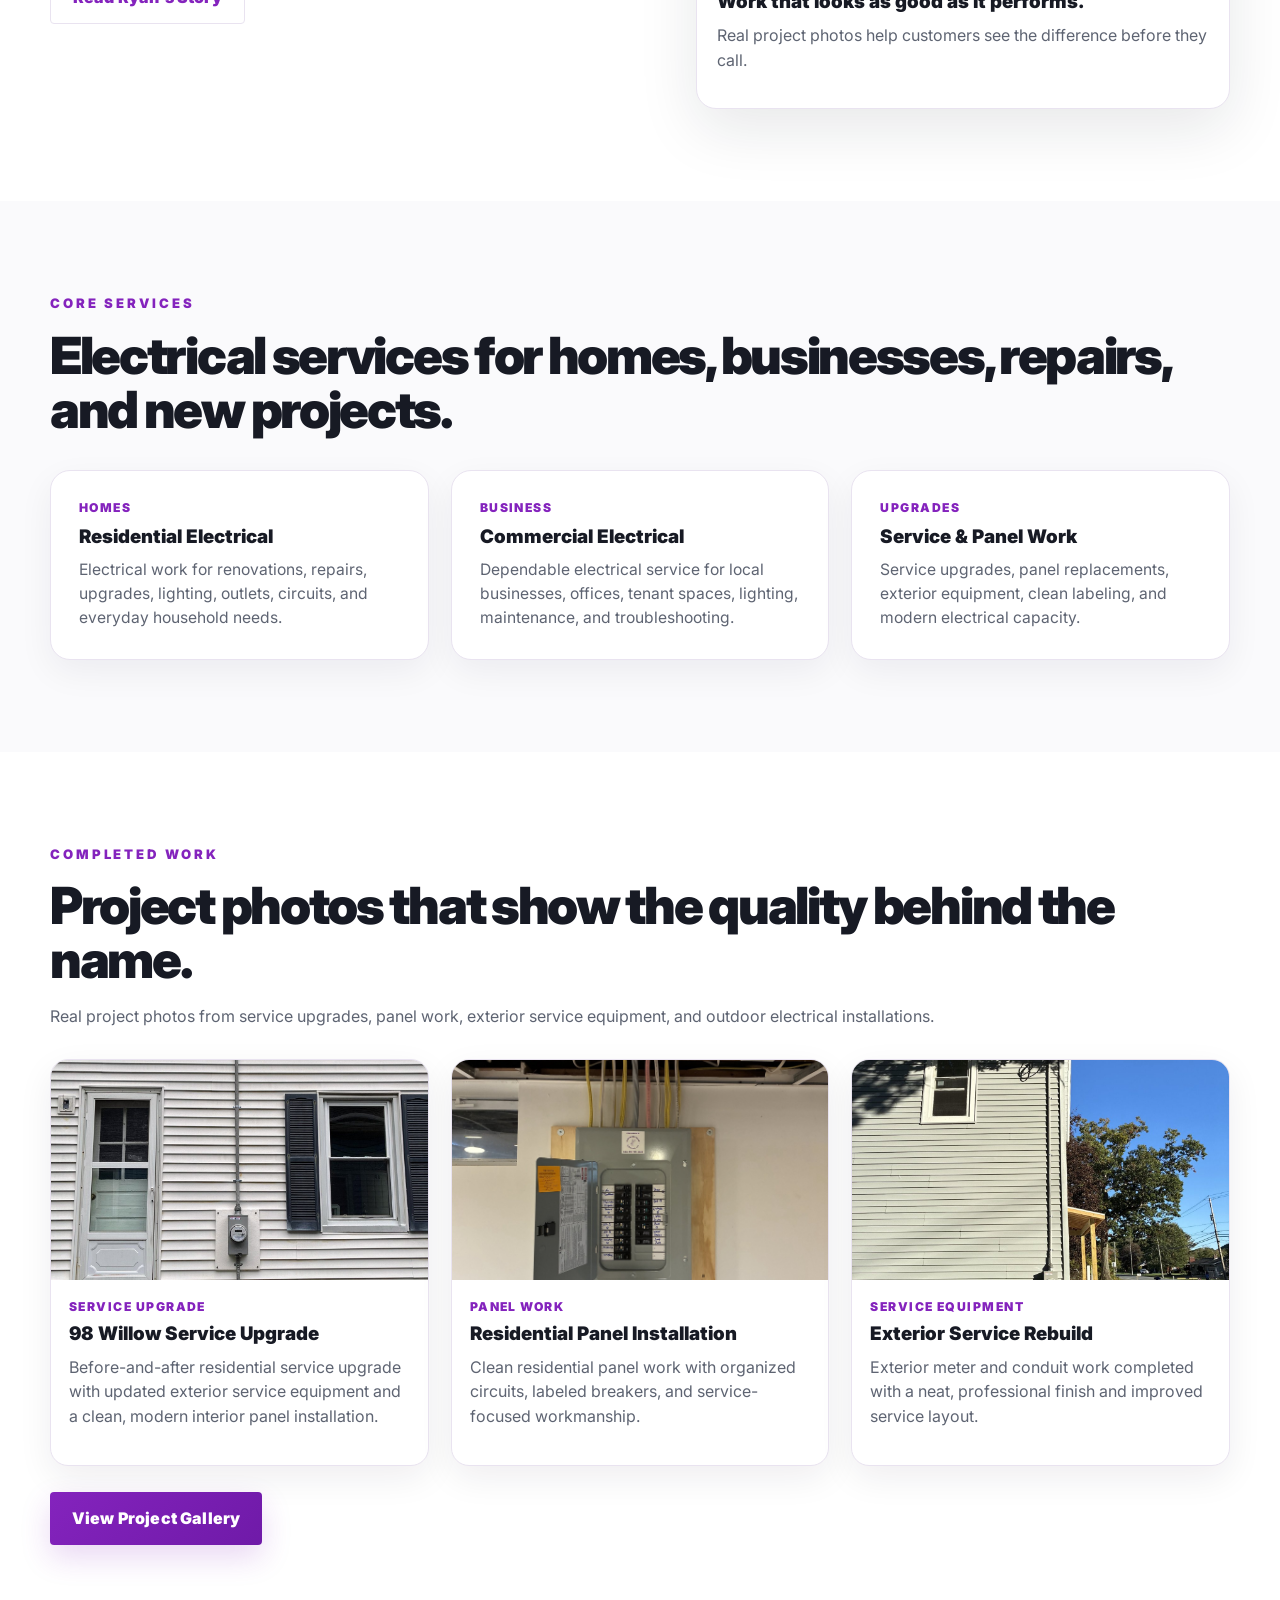
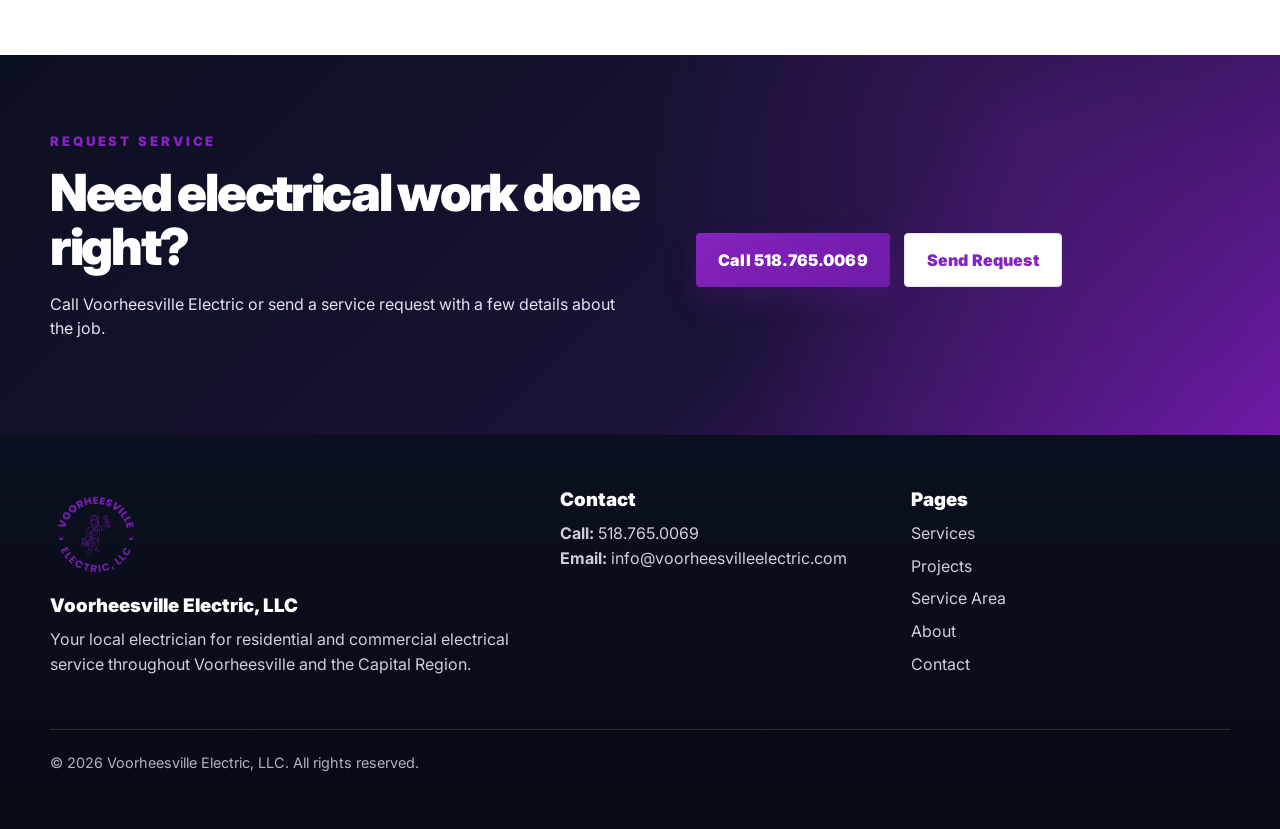
==== commit cfd94fa0: "Upload Version 5 final polish" ====
--- a/index.html
+++ b/index.html
@@ -16,7 +16,7 @@
   <link href="https://fonts.googleapis.com/css2?family=Inter:wght@400;600;700;800;900&display=swap" rel="stylesheet">
 </head>
 <body>
-  <div class="topbar"><div class="wrap"><div>Proudly Serving Voorheesville and the Capital Region</div><div>☎ <a href="tel:+15187650069">518.765.0069</a> &nbsp;&nbsp; ✉ <a href="mailto:info@voorheesvilleelectric.com">info@voorheesvilleelectric.com</a></div></div></div>
+  <div class="topbar"><div class="wrap"><div>Proudly Serving Voorheesville and the Capital Region</div><div class="top-contact"><a href="tel:+15187650069">Call 518.765.0069</a><span class="top-email"><a href="mailto:info@voorheesvilleelectric.com">info@voorheesvilleelectric.com</a></span></div></div></div>
   <header class="header">
     <nav class="nav">
       <a class="brand" href="index.html" aria-label="Voorheesville Electric Home">
@@ -71,12 +71,12 @@
   <div class="wrap">
     <div class="eyebrow">Completed Work</div>
     <h2>Project photos that show the quality behind the name.</h2>
-    <p>Photos are the proof. This gallery is built so Ryan can keep adding completed jobs over time.</p>
+    <p>Real project photos from service upgrades, panel work, exterior service equipment, and outdoor electrical installations.</p>
     <div id="featuredProjects" class="featured-projects"></div>
     <p style="margin-top:26px"><a class="btn" href="projects.html">View Project Gallery</a></p>
   </div>
 </section>
-<section class="dark">
+<section class="dark cta-section">
   <div class="wrap grid">
     <div>
       <div class="eyebrow">Request Service</div>
@@ -97,7 +97,6 @@
       <div>
         <h3>Contact</h3>
         <p><b>Call:</b> <a href="tel:+15187650069">518.765.0069</a><br><b>Email:</b> <a href="mailto:info@voorheesvilleelectric.com">info@voorheesvilleelectric.com</a></p>
-        <p><a class="btn" href="contact.html">Request Service</a></p>
       </div>
       <div>
         <h3>Pages</h3>
--- a/style.css
+++ b/style.css
@@ -1,47 +1,49 @@
 :root{
-  --purple:#5b2bbf;
-  --purple-dark:#31136f;
-  --purple-soft:#f3effc;
-  --ink:#151722;
-  --muted:#5d6473;
-  --line:#e7e8ed;
-  --paper:#ffffff;
-  --charcoal:#11131a;
-  --soft:#f7f7fb;
-  --shadow:0 20px 60px rgba(22,17,45,.12);
+  --purple:#8423BD;
+  --purple-dark:#6F1AA8;
+  --purple-soft:#F2E8FA;
+  --purple-tint:#C9A1E8;
+  --ink:#171A24;
+  --muted:#5E6472;
+  --line:#E9E3F0;
+  --paper:#FFFFFF;
+  --charcoal:#0B1020;
+  --soft:#FAFAFC;
+  --shadow:0 20px 60px rgba(23,26,36,.10);
+  --shadow-purple:0 12px 30px rgba(132,35,189,.18);
   --radius:20px;
   --max:1180px;
 }
 *{box-sizing:border-box}
 html{scroll-behavior:smooth}
-body{margin:0;font-family:Inter,system-ui,-apple-system,Segoe UI,Arial,sans-serif;color:var(--ink);background:#fff;line-height:1.55}
+body{margin:0;font-family:Inter,system-ui,-apple-system,Segoe UI,Arial,sans-serif;color:var(--ink);background:var(--paper);line-height:1.55}
 a{color:inherit;text-decoration:none}
 img{max-width:100%;display:block}
-button,input,textarea,select{font:inherit}
+button,input,textarea,select{font:inherit;color:inherit}
 .topbar{background:linear-gradient(90deg,var(--purple-dark),var(--purple));color:#fff;font-size:.93rem}
 .topbar .wrap{max-width:var(--max);margin:auto;padding:8px 22px;display:flex;justify-content:space-between;gap:20px;align-items:center}
-.header{background:#fff;position:sticky;top:0;z-index:50;box-shadow:0 10px 30px rgba(16,16,30,.06)}
+.header{background:#fff;position:sticky;top:0;z-index:50;box-shadow:0 10px 30px rgba(11,16,32,.06)}
 .nav{max-width:var(--max);margin:auto;padding:16px 22px;display:flex;align-items:center;justify-content:space-between;gap:22px}
 .brand{display:flex;align-items:center;gap:14px;min-width:305px}
 .brand img{width:70px;height:70px;object-fit:contain}
 .brand strong{display:block;font-size:1.8rem;line-height:1;font-weight:900;color:var(--purple);letter-spacing:.02em}
-.brand span{display:block;letter-spacing:.48em;font-size:.96rem;color:#111;margin-top:7px}
+.brand span{display:block;letter-spacing:.48em;font-size:.96rem;color:var(--ink);margin-top:7px}
 .links{display:flex;align-items:center;gap:24px;font-weight:800;font-size:.91rem;letter-spacing:.01em}
 .links a:not(.btn){position:relative;white-space:nowrap}
 .links a:not(.btn)::after{content:"";position:absolute;left:0;right:0;bottom:-9px;height:3px;border-radius:99px;background:var(--purple);transform:scaleX(0);transition:.18s}
 .links a:hover::after,.links a.active::after{transform:scaleX(1)}
-.btn{display:inline-flex;align-items:center;justify-content:center;border:0;border-radius:4px;background:linear-gradient(135deg,var(--purple),#6b2ee6);color:white;font-weight:900;letter-spacing:.01em;padding:14px 22px;box-shadow:0 10px 22px rgba(91,43,191,.22);cursor:pointer;text-align:center}
+.btn{display:inline-flex;align-items:center;justify-content:center;border:0;border-radius:4px;background:linear-gradient(135deg,var(--purple),var(--purple-dark));color:white;font-weight:900;letter-spacing:.01em;padding:14px 22px;box-shadow:var(--shadow-purple);cursor:pointer;text-align:center}
 .btn:hover{transform:translateY(-1px)}
 .btn.secondary{background:#fff;color:var(--purple);border:1px solid var(--line);box-shadow:none}
 .btn.dark{background:var(--ink)}
-.menu{display:none;background:#fff;border:1px solid var(--line);font-size:1.4rem;padding:8px 12px;border-radius:10px}
+.menu{display:none;background:#fff;border:1px solid var(--line);color:var(--purple);font-size:1.4rem;padding:8px 12px;border-radius:10px}
 .hero{min-height:670px;background-image:linear-gradient(90deg,rgba(0,0,0,.82) 0%,rgba(0,0,0,.62) 36%,rgba(0,0,0,.10) 70%,rgba(0,0,0,.05) 100%),url('assets/images/hero-van.jpg');background-position:center;background-size:cover;display:grid;align-items:center;color:#fff}
 .hero .wrap{max-width:var(--max);margin:auto;width:100%;padding:72px 22px}
 .hero-copy{max-width:660px}
 .eyebrow{text-transform:uppercase;letter-spacing:.22em;font-size:.82rem;font-weight:900;color:var(--purple);margin-bottom:14px}
-.hero .eyebrow{color:#9e6bff}
+.hero .eyebrow{color:var(--purple-tint)}
 h1{font-size:clamp(2.4rem,6vw,5.8rem);line-height:.97;margin:0 0 24px;font-weight:950;letter-spacing:-.055em}
-h1 em{font-style:normal;color:#8b4bff}
+h1 em{font-style:normal;color:var(--purple)}
 h2{font-size:clamp(1.9rem,4vw,3.25rem);line-height:1.06;margin:0 0 18px;font-weight:950;letter-spacing:-.045em}
 h3{line-height:1.15;margin:0 0 10px;font-weight:900}
 p{margin:0 0 18px;color:var(--muted)}
@@ -57,7 +59,7 @@
 .grid{display:grid;grid-template-columns:1.05fr .95fr;gap:56px;align-items:center}
 .grid.reverse{grid-template-columns:.95fr 1.05fr}
 .soft{background:var(--soft)}
-.dark{background:linear-gradient(135deg,#11131a,#28105e);color:#fff}
+.dark{background:linear-gradient(135deg,var(--charcoal),#1A1237 58%,var(--purple-dark));color:#fff}
 .dark p{color:#e5e1f2}
 .cards{display:grid;grid-template-columns:repeat(3,1fr);gap:22px;margin-top:34px}
 .card{background:#fff;border:1px solid var(--line);border-radius:var(--radius);padding:28px;box-shadow:0 12px 35px rgba(22,17,45,.06)}
@@ -68,15 +70,208 @@
 .pagehead{padding:76px 22px;background:linear-gradient(135deg,var(--purple-soft),#fff)}
 .pagehead h1{font-size:clamp(2.4rem,5vw,4.8rem);color:var(--ink)}
 .pagehead p{font-size:1.18rem;max-width:820px}.split-list{display:grid;grid-template-columns:repeat(2,1fr);gap:14px;margin-top:22px}.pill{background:#fff;border:1px solid var(--line);border-radius:999px;padding:12px 16px;font-weight:800;color:#333}
-.project-tools{display:flex;gap:12px;flex-wrap:wrap;margin:34px 0}.filter{border:1px solid var(--line);background:#fff;border-radius:999px;padding:10px 16px;cursor:pointer;font-weight:800}.filter.active{background:var(--purple);color:white;border-color:var(--purple)}
+.project-tools{display:flex;gap:12px;flex-wrap:wrap;margin:34px 0}.filter{border:1px solid var(--line);background:#fff;border-radius:999px;padding:10px 16px;cursor:pointer;font-weight:800;color:var(--purple-dark)}.filter.active{background:var(--purple);color:white;border-color:var(--purple)}
 .projects-grid{display:grid;grid-template-columns:repeat(2,1fr);gap:28px}.project{background:#fff;border:1px solid var(--line);border-radius:var(--radius);overflow:hidden;box-shadow:0 14px 45px rgba(22,17,45,.08)}
 .project-hero{height:330px;background:#eee;position:relative;overflow:hidden}.project-hero img{width:100%;height:100%;object-fit:cover;transition:.2s}.project:hover .project-hero img{transform:scale(1.025)}
 .badge{position:absolute;left:16px;top:16px;background:rgba(255,255,255,.94);color:var(--purple);font-weight:900;border-radius:999px;padding:8px 13px;font-size:.78rem;text-transform:uppercase;letter-spacing:.1em}.project-body{padding:24px}.gallery-row{display:grid;grid-template-columns:repeat(4,1fr);gap:10px;margin-top:18px}.thumb{height:96px;border-radius:12px;overflow:hidden;border:1px solid var(--line);cursor:pointer;background:#f1f1f3}.thumb img{width:100%;height:100%;object-fit:cover}.ba{display:grid;grid-template-columns:1fr 1fr;gap:12px;margin-top:16px}.ba h4{margin:0 0 8px;font-size:.8rem;color:var(--purple);text-transform:uppercase;letter-spacing:.13em}.video-card{margin-top:14px;border:1px solid var(--line);border-radius:14px;overflow:hidden;background:#000}.video-card video{width:100%;display:block;max-height:480px}
 .featured-projects{display:grid;grid-template-columns:repeat(3,1fr);gap:22px;margin-top:30px}.featured-project{background:#fff;border:1px solid var(--line);border-radius:18px;overflow:hidden;box-shadow:0 12px 35px rgba(22,17,45,.07)}.featured-project img{height:220px;width:100%;object-fit:cover}.featured-project div{padding:18px}.featured-project span{display:block;color:var(--purple);font-weight:900;font-size:.76rem;text-transform:uppercase;letter-spacing:.12em;margin-bottom:6px}
 .testimonials{display:grid;grid-template-columns:repeat(3,1fr);gap:22px;margin-top:32px}.quote{background:#fff;border:1px solid var(--line);border-radius:var(--radius);padding:26px;box-shadow:0 12px 35px rgba(22,17,45,.06)}.quote p{font-size:1.05rem;color:#252633}.quote b{color:var(--purple)}
 .formbox{background:#fff;border:1px solid var(--line);border-radius:var(--radius);padding:30px;box-shadow:var(--shadow)}label{display:block;font-weight:800;margin:0 0 16px}input,textarea,select{width:100%;border:1px solid #d8dbe3;border-radius:10px;padding:12px 14px;margin-top:7px;background:#fff}textarea{min-height:140px;resize:vertical}.fineprint{font-size:.86rem;color:#777;margin-top:12px}
-.footer{background:#10121a;color:#fff;padding:54px 22px}.footer .wrap{display:grid;grid-template-columns:1.2fr .8fr .8fr;gap:32px}.footer p,.footer a{color:#cdd0dc}.footer img{width:92px;margin-bottom:14px}.footlinks{display:grid;gap:8px}.copyright{border-top:1px solid rgba(255,255,255,.12);margin-top:35px;padding-top:22px;color:#aeb4c5;font-size:.9rem}
+.footer{background:linear-gradient(180deg,var(--charcoal),#070B16);color:#fff;padding:54px 22px}.footer .wrap{display:grid;grid-template-columns:1.2fr .8fr .8fr;gap:32px}.footer p,.footer a{color:#cdd0dc}.footer img{width:92px;margin-bottom:14px}.footlinks{display:grid;gap:8px}.copyright{border-top:1px solid rgba(255,255,255,.12);margin-top:35px;padding-top:22px;color:#aeb4c5;font-size:.9rem}
 .lightbox{display:none;position:fixed;inset:0;background:rgba(0,0,0,.87);z-index:99;align-items:center;justify-content:center;padding:30px}.lightbox.open{display:flex}.lightbox img{max-height:88vh;max-width:94vw;border-radius:12px}.lightbox button{position:absolute;right:22px;top:18px;background:#fff;border:0;border-radius:999px;width:42px;height:42px;font-size:1.5rem;cursor:pointer}
 .notice{background:#fff9e8;border:1px solid #ead28a;border-radius:16px;padding:18px;color:#3e3100;margin-top:20px}.notice p{color:#3e3100;margin:0}.admin-callout{background:linear-gradient(135deg,var(--purple-soft),#fff);border:1px solid #ded5f6;border-radius:var(--radius);padding:28px;margin-top:28px}.admin-callout code{background:#fff;border:1px solid var(--line);border-radius:8px;padding:3px 7px}
 @media (max-width:980px){.links{display:none}.menu{display:block}.links.open{display:flex;position:absolute;top:100%;left:0;right:0;background:#fff;flex-direction:column;align-items:flex-start;padding:20px 24px;box-shadow:0 25px 45px rgba(0,0,0,.12)}.nav{position:relative}.brand{min-width:0}.brand strong{font-size:1.35rem}.brand span{letter-spacing:.28em;font-size:.78rem}.brand img{width:58px;height:58px}.topbar .wrap{display:block;text-align:center}.topbar .wrap div+div{margin-top:4px}.hero{min-height:620px;background-position:center right}.trustbar{grid-template-columns:1fr 1fr;margin:0;border-radius:0}.trust{border-bottom:1px solid var(--line)}.grid,.grid.reverse{grid-template-columns:1fr}.cards,.projects-grid,.featured-projects,.testimonials{grid-template-columns:1fr 1fr}.footer .wrap{grid-template-columns:1fr}.photo-card img{height:340px}}
 @media (max-width:640px){section{padding:64px 18px}.nav{padding:12px 16px}.brand strong{font-size:1.04rem}.brand span{font-size:.65rem;letter-spacing:.18em}.hero .wrap{padding:50px 18px}.hero p{font-size:1.05rem}.trustbar{grid-template-columns:1fr}.trust{border-right:0}.cards,.projects-grid,.featured-projects,.testimonials,.split-list{grid-template-columns:1fr}.project-hero{height:260px}.gallery-row{grid-template-columns:repeat(2,1fr)}.ba{grid-template-columns:1fr}.hero-actions{display:grid}.btn{width:100%}.footer{padding:44px 18px}.topbar .wrap{font-size:.82rem}h1{letter-spacing:-.04em}}
+
+
+/* Version 4 cleanup: less repetition, cleaner mobile, tighter project cards */
+.top-contact{display:flex;align-items:center;gap:18px;font-weight:800}
+.top-email{opacity:.95}
+.projects-section{padding-top:56px}
+.project-intro{max-width:860px;margin-bottom:28px}
+.project-intro h2{font-size:clamp(1.55rem,3vw,2.35rem);margin-bottom:10px}
+.project-toggle{margin-top:14px;border:1px solid var(--purple);background:#fff;color:var(--purple);font-weight:900;border-radius:999px;padding:10px 16px;cursor:pointer}
+.project-toggle:hover{background:var(--purple-soft)}
+.project-details{margin-top:18px;border-top:1px solid var(--line);padding-top:18px}
+.project-details[hidden]{display:none!important}.video-list{margin-top:16px}.video-card video{max-height:360px}.cta-section{padding:76px 22px}.footer .btn{display:none}
+@media (max-width:980px){.hero{min-height:560px}.top-contact{justify-content:center}.project-tools{margin-top:20px}}
+@media (max-width:640px){
+  .topbar .wrap{padding:8px 14px}.top-email{display:none}.top-contact{margin-top:3px}.hero{min-height:520px;background-position:61% center}.hero .wrap{padding:44px 22px}.hero-copy{max-width:100%}h1{font-size:clamp(2.15rem,12vw,3.6rem)}.hero p{font-size:1rem;max-width:92%;line-height:1.45}.hero-actions{margin-top:22px}.trust{padding:24px 22px}.project-tools{gap:10px}.filter{padding:10px 14px}.projects-grid{gap:24px}.project-body{padding:22px}.project-hero{height:245px}.project-details .ba{gap:18px}.video-card video{max-height:420px}.footer .wrap{gap:24px}.footer{padding-top:42px}.cta-section{padding:58px 22px}
+}
+
+
+/* Version 5 palette refresh: logo-anchored purple system */
+.topbar a:hover,.footer a:hover,.footlinks a:hover{color:#fff}
+.btn.secondary:hover{background:var(--purple-soft);border-color:#D8C4EA}
+.card,.project,.featured-project,.quote,.formbox,.photo-card{background:var(--paper)}
+.notice{background:#FFF9E8;border:1px solid #EAD28A;border-radius:16px;padding:18px;color:#3E3100;margin-top:20px}
+.notice p{color:#3E3100;margin:0}
+
+
+/* Version 5 final polish: readability, mobile spacing, clean footer */
+.hero{
+  min-height:620px;
+  background-image:
+    linear-gradient(90deg,rgba(11,16,32,.92) 0%,rgba(11,16,32,.78) 34%,rgba(11,16,32,.28) 64%,rgba(11,16,32,.08) 100%),
+    url('assets/images/hero-van.jpg');
+}
+.hero-copy{
+  background:linear-gradient(90deg,rgba(11,16,32,.28),rgba(11,16,32,0));
+  border-radius:18px;
+}
+.hero h1,.hero p{
+  text-shadow:0 2px 16px rgba(0,0,0,.34);
+}
+.hero .eyebrow{
+  color:#D8B5F2;
+}
+.hero h1 em{
+  color:#A952D7;
+}
+.btn{
+  transition:transform .16s ease, box-shadow .16s ease, background .16s ease;
+}
+.btn:hover{
+  box-shadow:0 16px 36px rgba(132,35,189,.24);
+}
+.btn.secondary:hover{
+  color:var(--purple-dark);
+}
+.trustbar{
+  border:1px solid var(--line);
+}
+.pagehead{
+  background:linear-gradient(135deg,var(--purple-soft) 0%,#fff 72%);
+}
+.cta-section{
+  background:
+    radial-gradient(circle at 80% 20%,rgba(132,35,189,.28),transparent 36%),
+    linear-gradient(135deg,var(--charcoal),#1A1237 62%,var(--purple-dark));
+}
+.footer{
+  background:linear-gradient(180deg,#0B1020,#080B14);
+}
+.footer img{
+  opacity:.88;
+}
+.footer .wrap:first-child{
+  align-items:start;
+}
+.copyright{
+  color:#AEB4C5;
+}
+
+/* Keep project cards clean and intentional */
+.project{
+  box-shadow:0 18px 50px rgba(23,26,36,.08);
+}
+.project-toggle{
+  border-color:#D8C4EA;
+}
+.project-toggle:hover{
+  border-color:var(--purple);
+}
+.video-card{
+  box-shadow:none;
+}
+
+/* Mobile polish */
+@media (max-width:640px){
+  .topbar .wrap{
+    line-height:1.3;
+  }
+  .topbar .wrap > div:first-child{
+    font-size:.86rem;
+  }
+  .top-contact{
+    font-size:.9rem;
+  }
+  .nav{
+    padding:14px 18px;
+  }
+  .brand{
+    gap:10px;
+  }
+  .brand img{
+    width:52px;
+    height:52px;
+  }
+  .brand strong{
+    font-size:1.14rem;
+  }
+  .brand span{
+    font-size:.62rem;
+    letter-spacing:.2em;
+  }
+  .menu{
+    padding:10px 14px;
+    border-radius:14px;
+  }
+  .hero{
+    min-height:500px;
+    background-position:64% center;
+    background-image:
+      linear-gradient(90deg,rgba(11,16,32,.88) 0%,rgba(11,16,32,.62) 56%,rgba(11,16,32,.18) 100%),
+      url('assets/images/hero-van.jpg');
+  }
+  .hero .wrap{
+    padding:38px 22px 44px;
+  }
+  .hero-copy{
+    background:linear-gradient(90deg,rgba(11,16,32,.18),rgba(11,16,32,0));
+  }
+  .hero .eyebrow{
+    font-size:.72rem;
+    letter-spacing:.18em;
+    margin-bottom:10px;
+  }
+  .hero h1{
+    font-size:clamp(2rem,11vw,3.25rem);
+    line-height:1;
+    margin-bottom:18px;
+  }
+  .hero p{
+    font-size:.98rem;
+    max-width:96%;
+  }
+  .hero-actions{
+    gap:12px;
+  }
+  .trust{
+    padding:22px 20px;
+  }
+  section{
+    padding:58px 18px;
+  }
+  .pagehead{
+    padding:60px 22px;
+  }
+  .pagehead p{
+    font-size:1.04rem;
+  }
+  .project-tools{
+    margin:24px 0;
+  }
+  .filter{
+    color:var(--purple-dark);
+  }
+  .filter.active{
+    color:#fff;
+  }
+  .footer{
+    padding:42px 22px 34px;
+  }
+  .footer img{
+    width:80px;
+  }
+  .footer h3{
+    margin-bottom:8px;
+  }
+  .footer p,.footer a{
+    font-size:.98rem;
+  }
+  .copyright{
+    margin-top:28px;
+    padding-top:18px;
+  }
+}
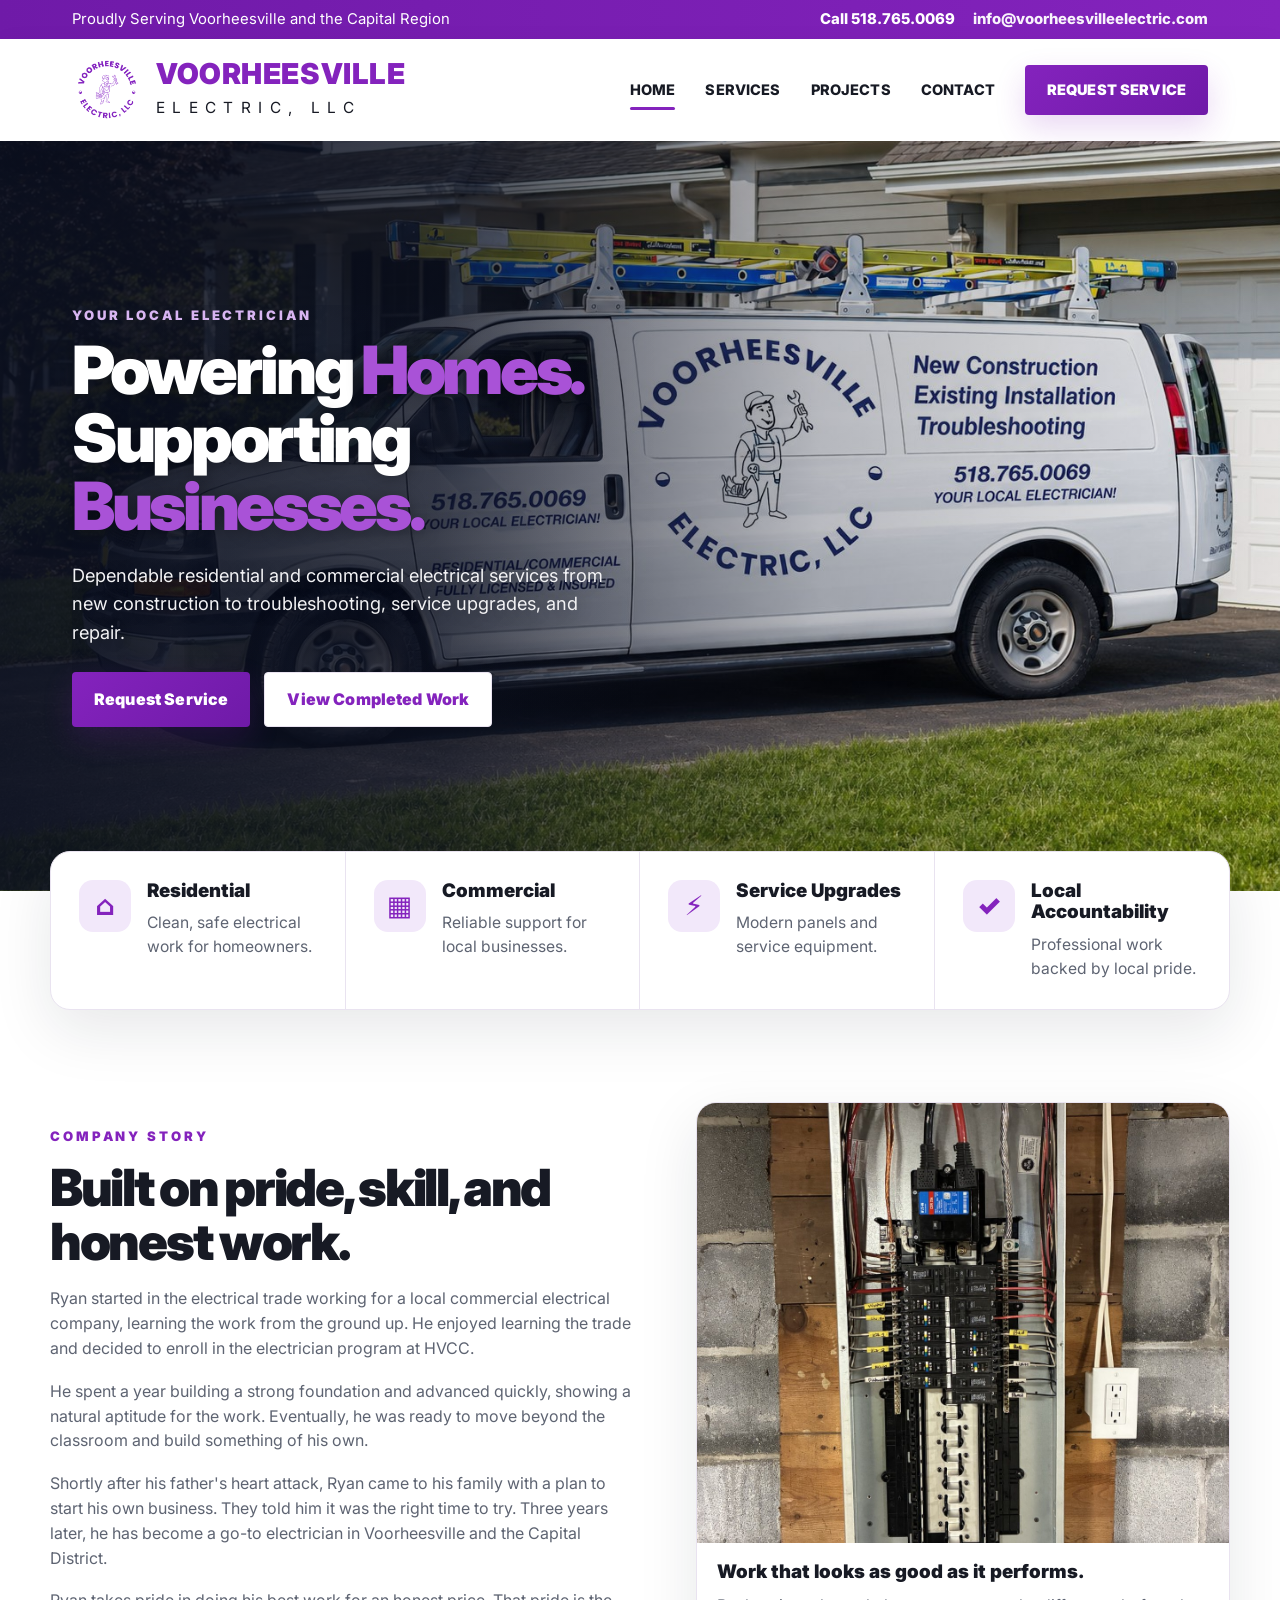
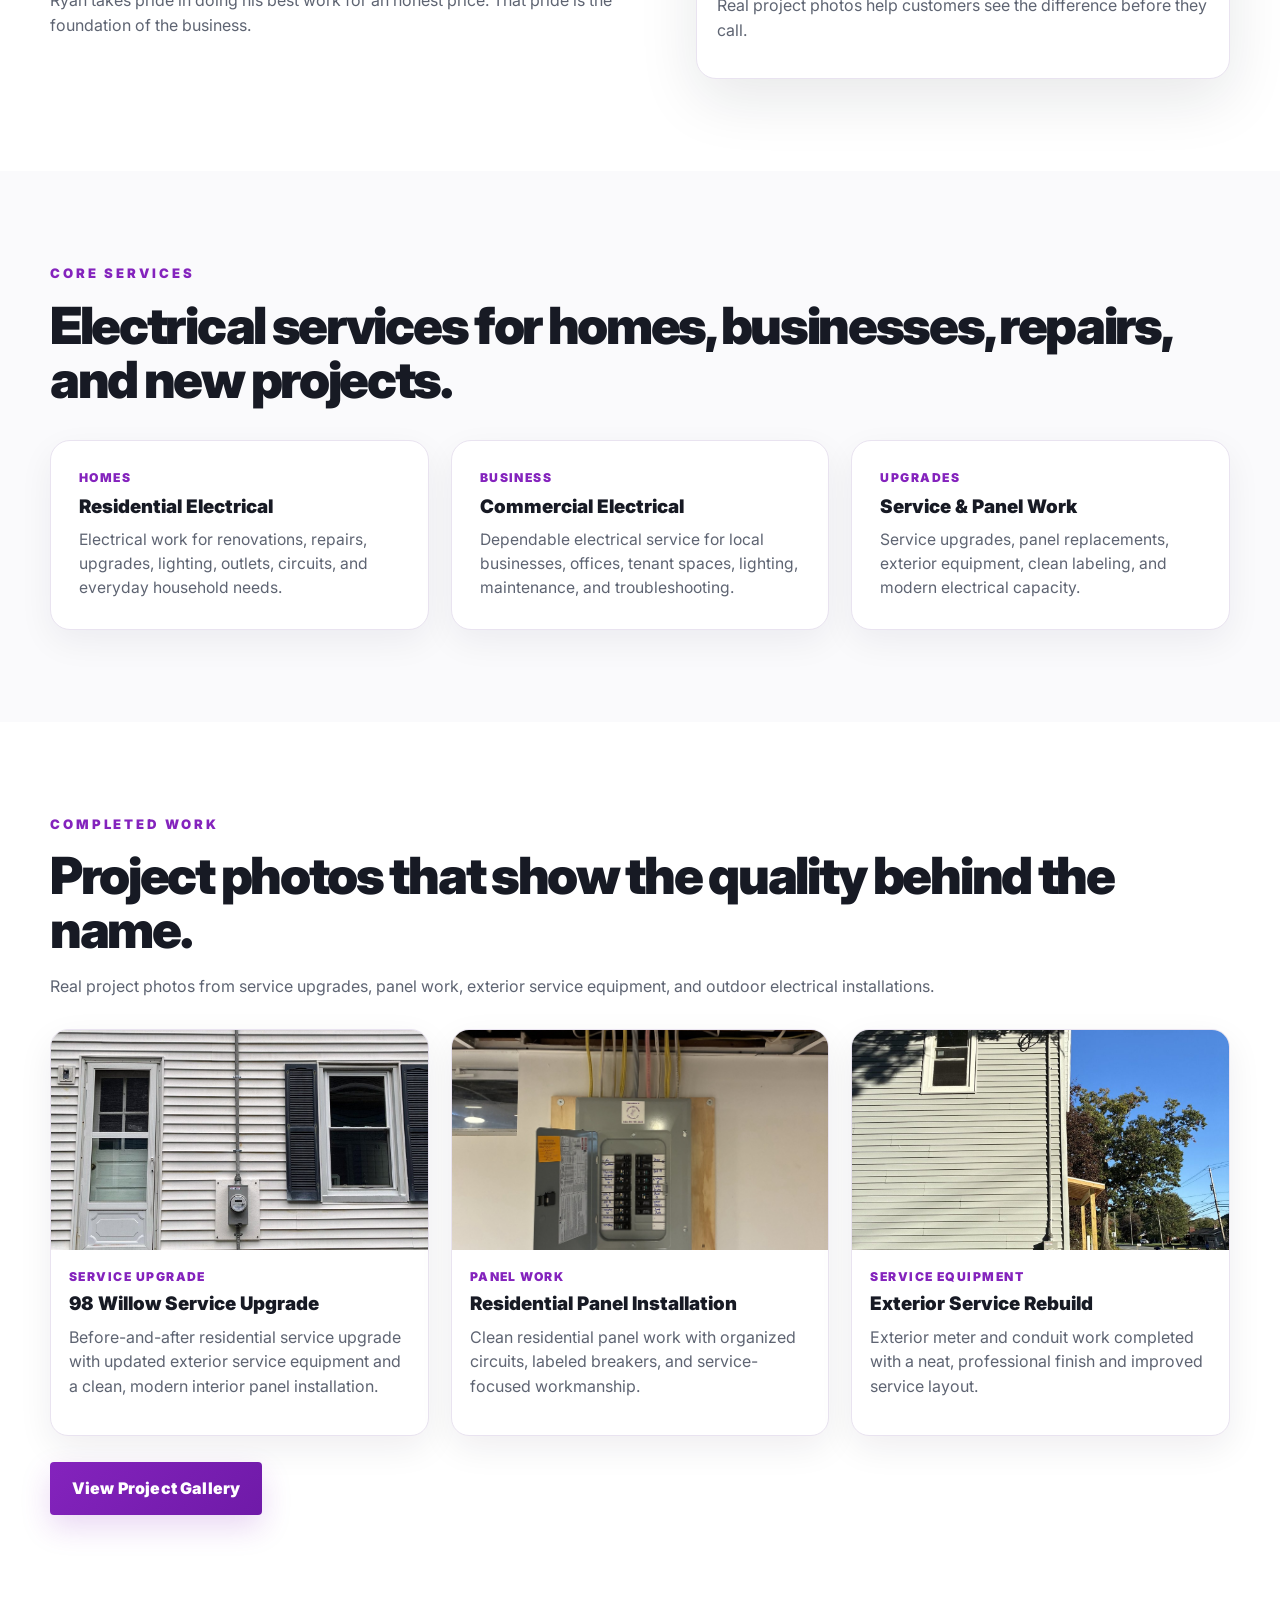
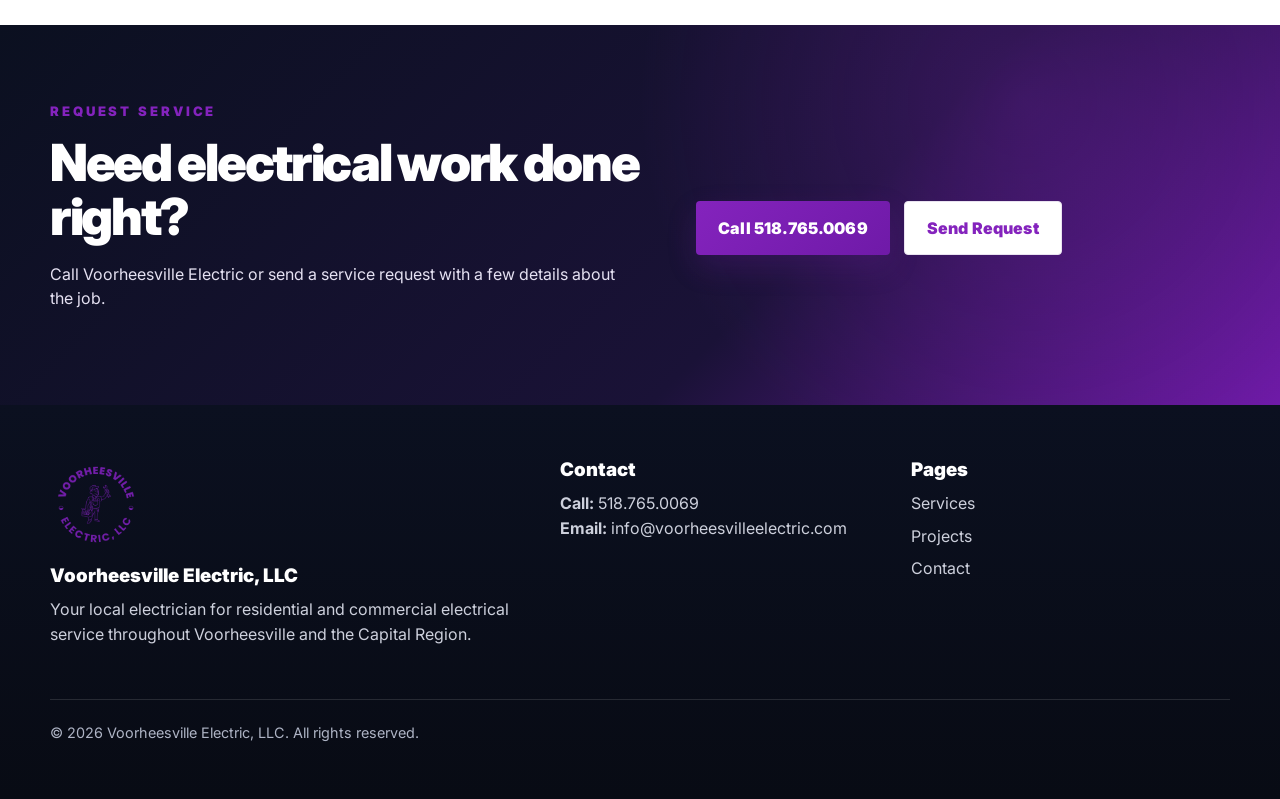
==== commit b2c76c75: "v6" ====
--- a/index.html
+++ b/index.html
@@ -23,7 +23,7 @@
         <img src="assets/images/logo.png" alt="Voorheesville Electric logo">
         <div><strong>VOORHEESVILLE</strong><span>ELECTRIC, LLC</span></div>
       </a>
-      <div class="links"><a href="index.html">HOME</a><a href="services.html">SERVICES</a><a href="projects.html">PROJECTS</a><a href="service-area.html">SERVICE AREA</a><a href="about.html">ABOUT</a><a href="contact.html">CONTACT</a><a class="btn" href="contact.html">REQUEST SERVICE</a></div>
+      <div class="links"><a href="index.html">HOME</a><a href="services.html">SERVICES</a><a href="projects.html">PROJECTS</a><a href="contact.html">CONTACT</a><a class="btn" href="contact.html">REQUEST SERVICE</a></div>
       <button class="menu" type="button" aria-label="Open menu">☰</button>
     </nav>
   </header>
@@ -47,11 +47,12 @@
 <section>
   <div class="wrap grid">
     <div>
-      <div class="eyebrow">About Voorheesville Electric</div>
+      <div class="eyebrow">Company Story</div>
       <h2>Built on pride, skill, and honest work.</h2>
-      <p>Ryan started in the electrical trade working for a local commercial electrical company, learning the work from the ground up. He later enrolled in the electrician program at HVCC, where he advanced quickly and built a strong foundation in the trade.</p>
-      <p>After choosing to start his own business, Ryan built Voorheesville Electric into a trusted local name by focusing on clean workmanship, honest communication, and dependable service.</p>
-      <p><a class="btn secondary" href="about.html">Read Ryan's Story</a></p>
+      <p>Ryan started in the electrical trade working for a local commercial electrical company, learning the work from the ground up. He enjoyed learning the trade and decided to enroll in the electrician program at HVCC.</p>
+      <p>He spent a year building a strong foundation and advanced quickly, showing a natural aptitude for the work. Eventually, he was ready to move beyond the classroom and build something of his own.</p>
+      <p>Shortly after his father's heart attack, Ryan came to his family with a plan to start his own business. They told him it was the right time to try. Three years later, he has become a go-to electrician in Voorheesville and the Capital District.</p>
+      <p>Ryan takes pride in doing his best work for an honest price. That pride is the foundation of the business.</p>
     </div>
     <div class="photo-card"><img src="assets/images/projects/98-willow-after-2.jpg" alt="Completed electrical panel upgrade"><div class="cap"><h3>Work that looks as good as it performs.</h3><p>Real project photos help customers see the difference before they call.</p></div></div>
   </div>
@@ -103,8 +104,6 @@
         <div class="footlinks">
           <a href="services.html">Services</a>
           <a href="projects.html">Projects</a>
-          <a href="service-area.html">Service Area</a>
-          <a href="about.html">About</a>
           <a href="contact.html">Contact</a>
         </div>
       </div>
--- a/style.css
+++ b/style.css
@@ -275,3 +275,55 @@
     padding-top:18px;
   }
 }
+
+
+/* Version 6 requested edits: locked brand palette, simpler nav, tighter hero */
+:root{
+  --purple:#8423BD;
+  --purple-dark:#6F1AA8;
+  --purple-soft:#F2E8FA;
+  --purple-tint:#C9A1E8;
+  --ink:#171A24;
+  --muted:#5E6472;
+  --line:#E9E3F0;
+  --paper:#FFFFFF;
+  --charcoal:#0B1020;
+  --soft:#FAFAFC;
+  --shadow:0 20px 60px rgba(23,26,36,.10);
+  --shadow-purple:0 12px 30px rgba(132,35,189,.18);
+  --radius:20px;
+  --max:1180px;
+}
+.links{gap:30px}
+.hero{min-height:590px}
+.hero-copy{max-width:590px}
+.hero h1{
+  font-size:clamp(2.55rem,5.2vw,4.95rem);
+  line-height:1.02;
+  letter-spacing:-.05em;
+  margin-bottom:20px;
+}
+.hero .eyebrow{margin-bottom:12px}
+.hero p{font-size:1.14rem;max-width:540px}
+.hero-actions{margin-top:26px}
+.trustbar{margin-top:-40px}
+@media (max-width:980px){
+  .links{gap:0}
+  .hero h1{font-size:clamp(2.25rem,9vw,4rem)}
+}
+@media (max-width:640px){
+  .hero{min-height:480px}
+  .hero h1{
+    font-size:clamp(2rem,10.4vw,3.05rem);
+    line-height:1.03;
+    margin-bottom:16px;
+  }
+  .hero .eyebrow{
+    font-size:.7rem;
+    letter-spacing:.17em;
+  }
+  .hero p{
+    font-size:.96rem;
+    line-height:1.42;
+  }
+}
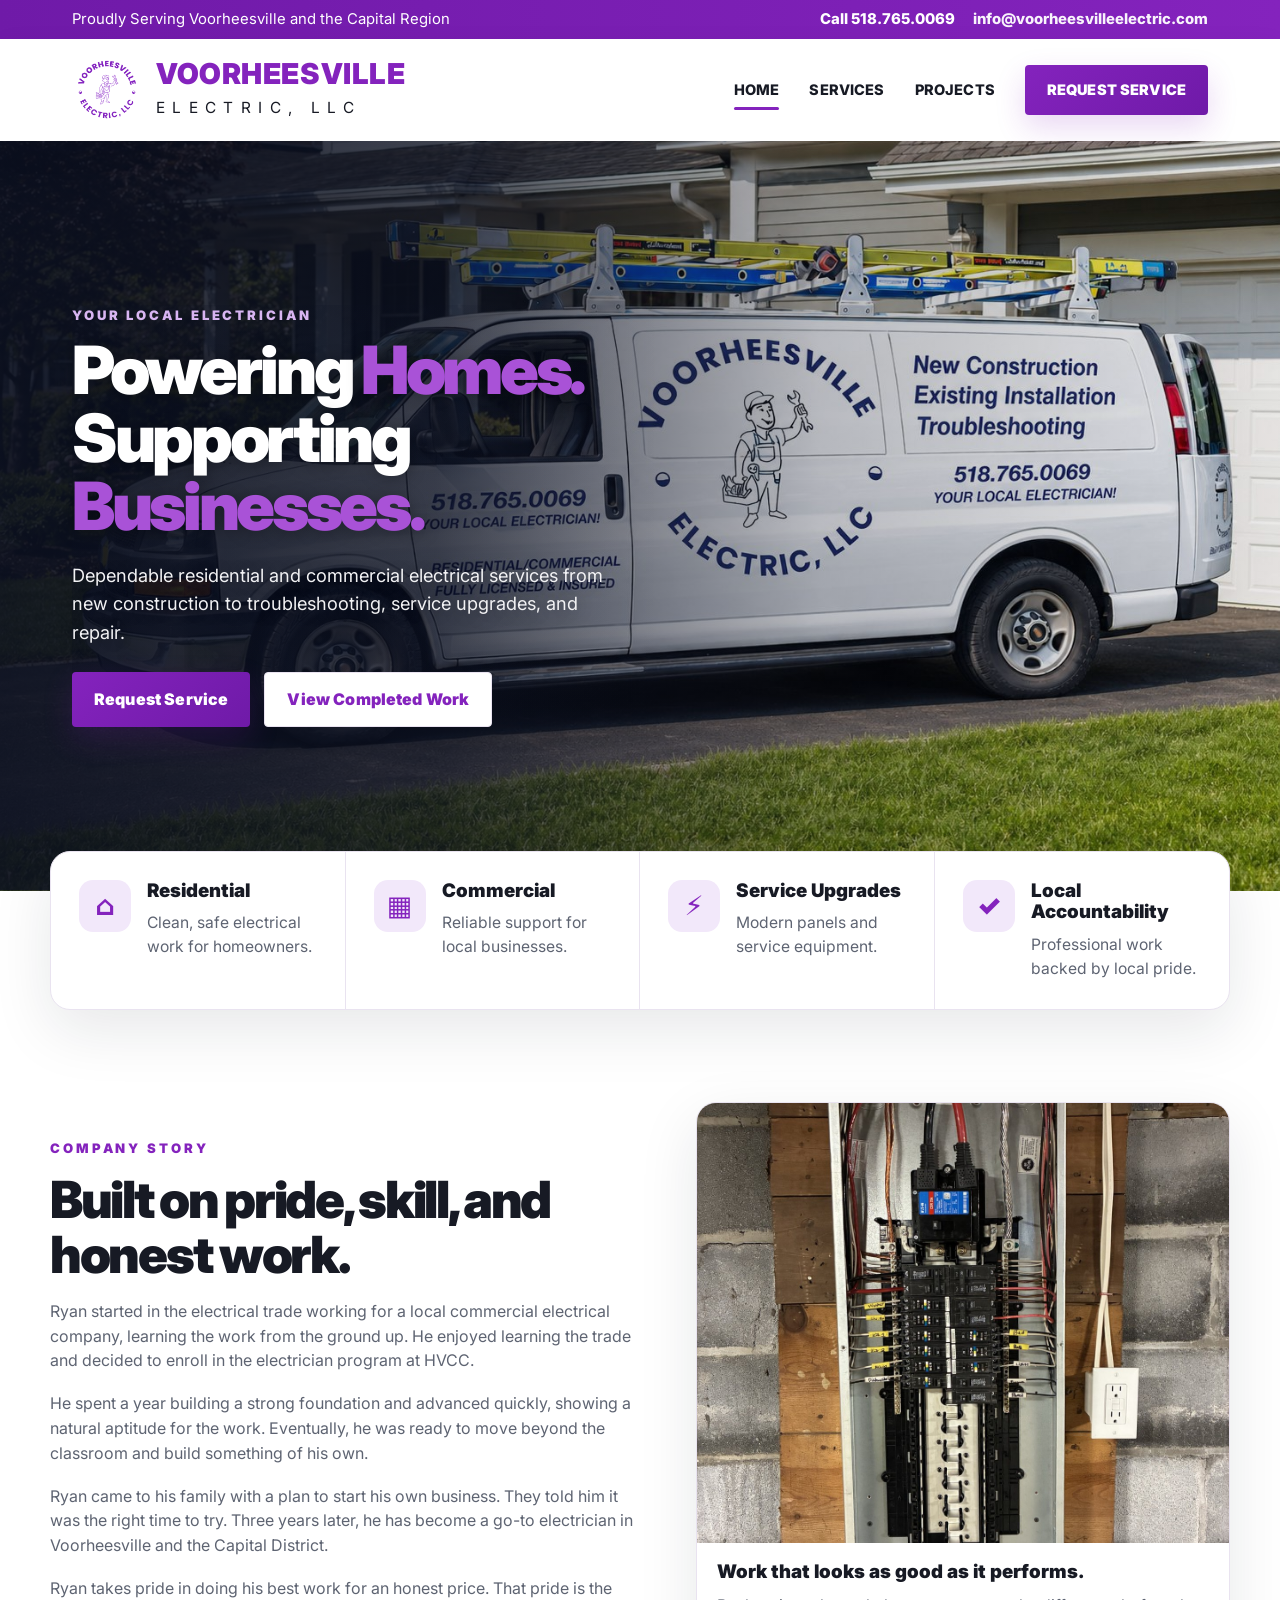
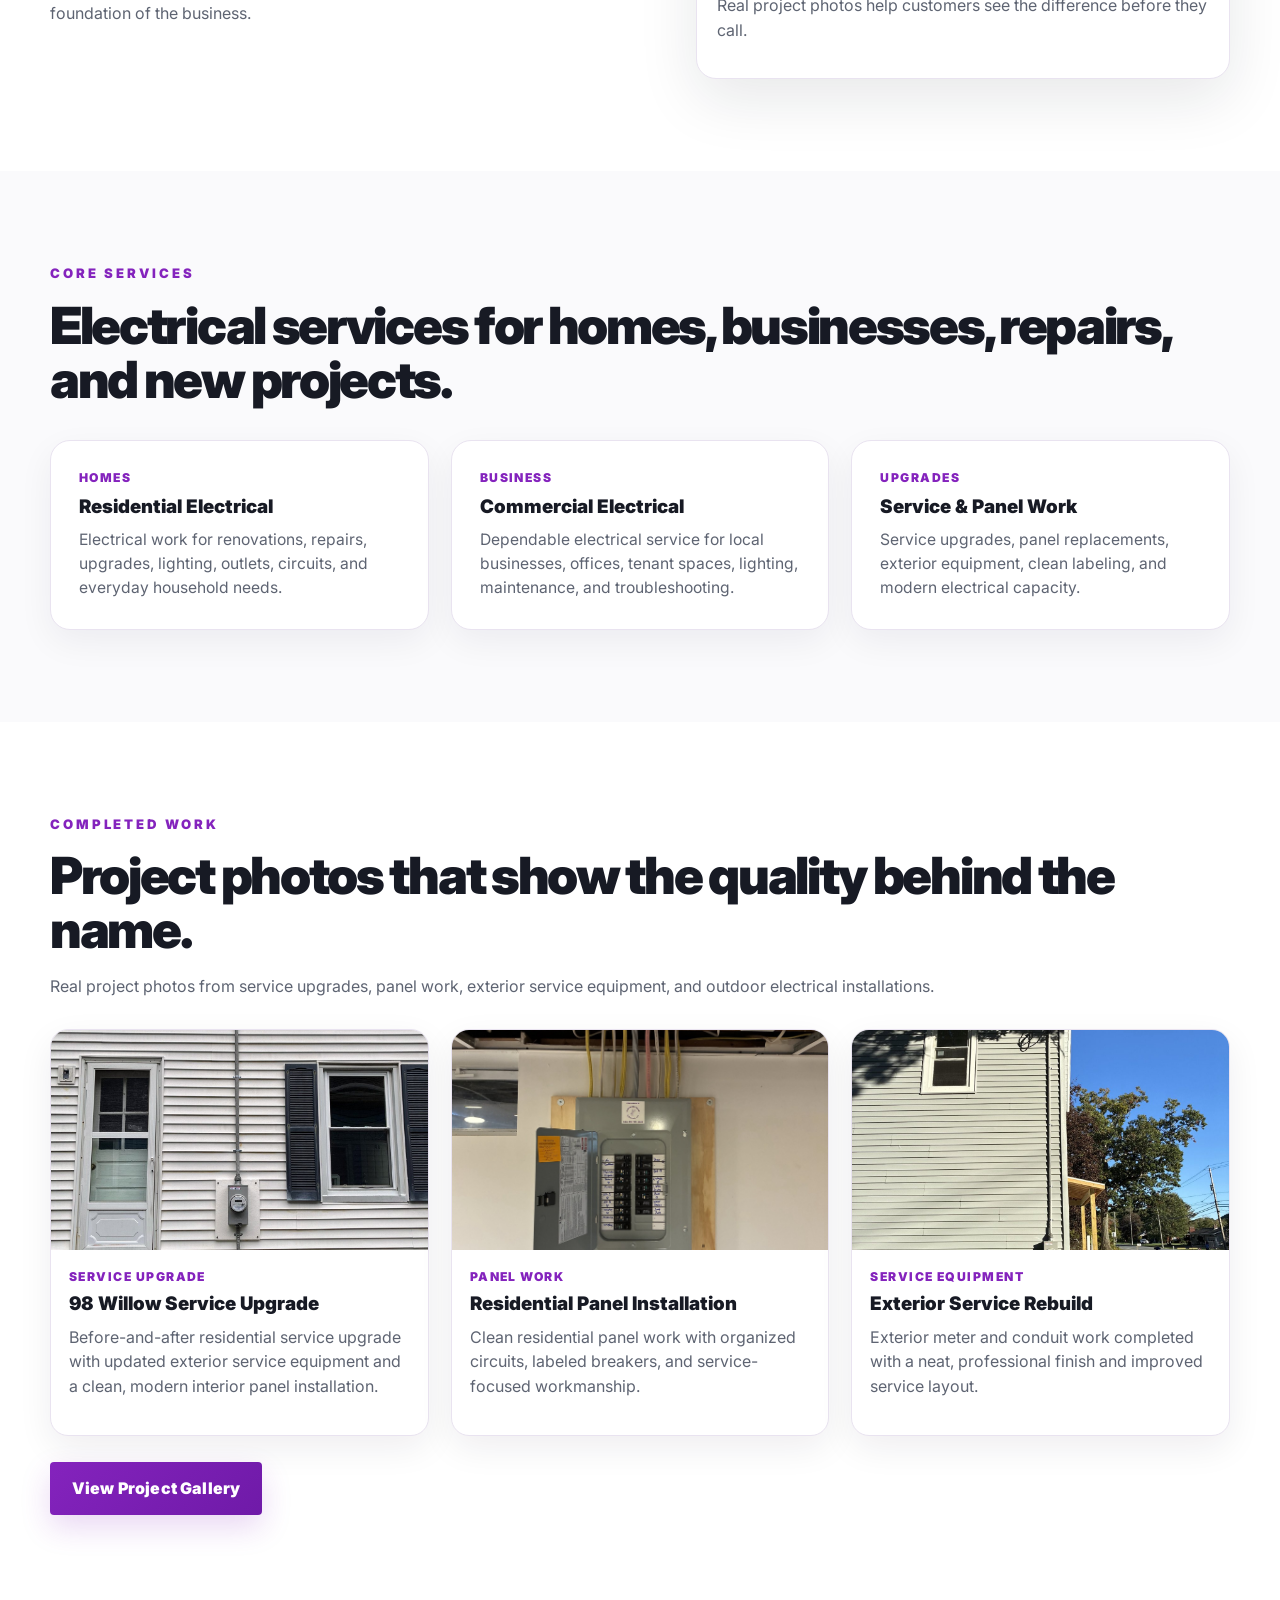
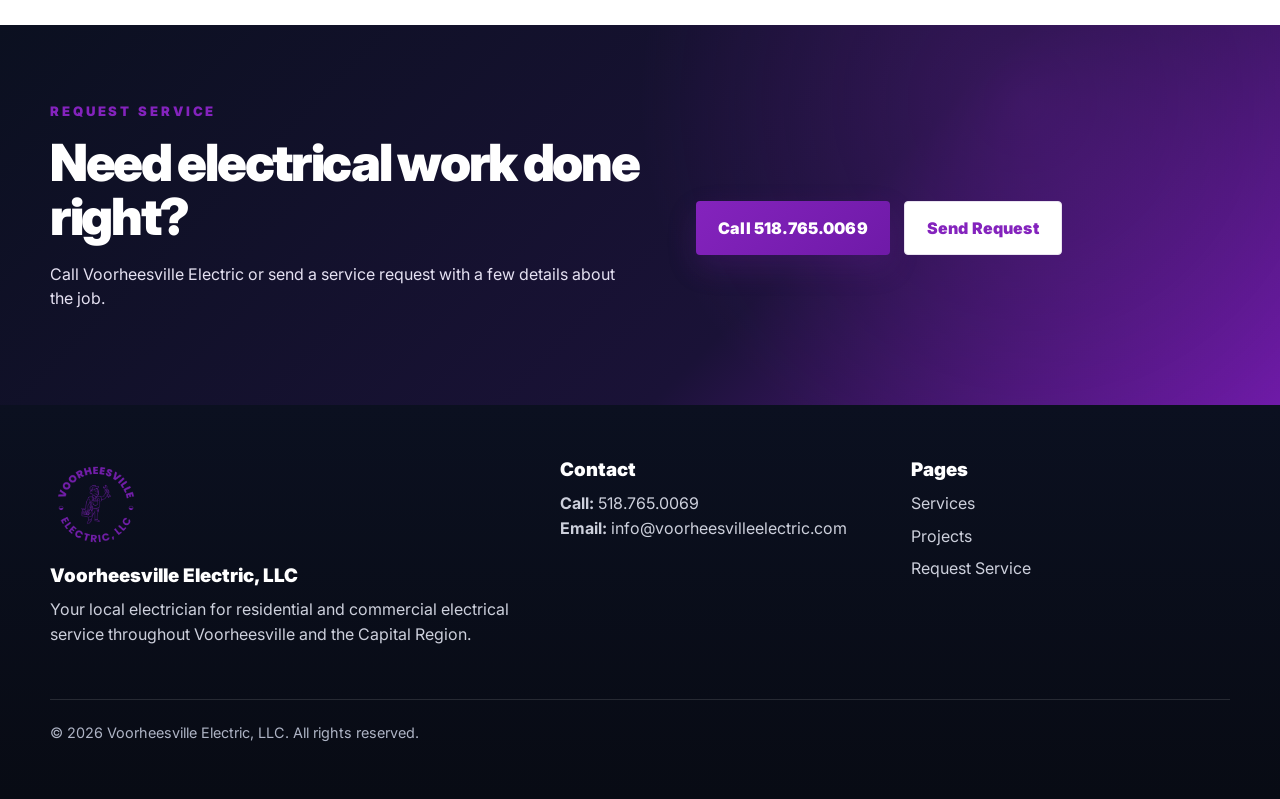
==== commit a039bad6: "v7" ====
--- a/index.html
+++ b/index.html
@@ -23,7 +23,7 @@
         <img src="assets/images/logo.png" alt="Voorheesville Electric logo">
         <div><strong>VOORHEESVILLE</strong><span>ELECTRIC, LLC</span></div>
       </a>
-      <div class="links"><a href="index.html">HOME</a><a href="services.html">SERVICES</a><a href="projects.html">PROJECTS</a><a href="contact.html">CONTACT</a><a class="btn" href="contact.html">REQUEST SERVICE</a></div>
+      <div class="links"><a href="index.html">HOME</a><a href="services.html">SERVICES</a><a href="projects.html">PROJECTS</a><a class="btn" href="contact.html">REQUEST SERVICE</a></div>
       <button class="menu" type="button" aria-label="Open menu">☰</button>
     </nav>
   </header>
@@ -51,7 +51,7 @@
       <h2>Built on pride, skill, and honest work.</h2>
       <p>Ryan started in the electrical trade working for a local commercial electrical company, learning the work from the ground up. He enjoyed learning the trade and decided to enroll in the electrician program at HVCC.</p>
       <p>He spent a year building a strong foundation and advanced quickly, showing a natural aptitude for the work. Eventually, he was ready to move beyond the classroom and build something of his own.</p>
-      <p>Shortly after his father's heart attack, Ryan came to his family with a plan to start his own business. They told him it was the right time to try. Three years later, he has become a go-to electrician in Voorheesville and the Capital District.</p>
+      <p>Ryan came to his family with a plan to start his own business. They told him it was the right time to try. Three years later, he has become a go-to electrician in Voorheesville and the Capital District.</p>
       <p>Ryan takes pride in doing his best work for an honest price. That pride is the foundation of the business.</p>
     </div>
     <div class="photo-card"><img src="assets/images/projects/98-willow-after-2.jpg" alt="Completed electrical panel upgrade"><div class="cap"><h3>Work that looks as good as it performs.</h3><p>Real project photos help customers see the difference before they call.</p></div></div>
@@ -104,7 +104,7 @@
         <div class="footlinks">
           <a href="services.html">Services</a>
           <a href="projects.html">Projects</a>
-          <a href="contact.html">Contact</a>
+          <a href="contact.html">Request Service</a>
         </div>
       </div>
     </div>
--- a/style.css
+++ b/style.css
@@ -327,3 +327,127 @@
     line-height:1.42;
   }
 }
+
+
+/* Version 7 deep-dive polish */
+.services-pagehead{
+  padding-bottom:42px;
+}
+.services-list-section{
+  padding-top:46px;
+}
+.service-cta-section{
+  padding:70px 22px;
+  background:linear-gradient(135deg,var(--charcoal),#1A1237 62%,var(--purple-dark));
+  color:#fff;
+}
+.service-cta-card{
+  display:grid;
+  grid-template-columns:1.15fr .85fr;
+  align-items:center;
+  gap:44px;
+}
+.service-cta-card p{
+  color:#E9E3F0;
+  max-width:720px;
+}
+.service-cta-card .eyebrow{
+  color:#D8B5F2;
+}
+.service-cta-card .btn{
+  justify-self:end;
+  min-width:260px;
+}
+.links a.active:not(.btn)::after{
+  transform:scaleX(1);
+}
+.compare-wrap{
+  display:grid;
+  gap:18px;
+  margin-top:18px;
+}
+.compare-set{
+  display:grid;
+  grid-template-columns:1fr 1fr;
+  gap:16px;
+  padding:16px;
+  border:1px solid var(--line);
+  border-radius:16px;
+  background:var(--soft);
+}
+.compare-col h4{
+  margin:0 0 10px;
+  color:var(--purple);
+  text-transform:uppercase;
+  letter-spacing:.13em;
+  font-size:.78rem;
+}
+.compare-photo{
+  width:100%;
+  display:block;
+  border:1px solid var(--line);
+  padding:0;
+  border-radius:12px;
+  overflow:hidden;
+  background:#fff;
+  cursor:pointer;
+}
+.compare-photo img{
+  width:100%;
+  height:160px;
+  object-fit:cover;
+}
+.compare-empty{
+  display:grid;
+  place-items:center;
+  min-height:160px;
+  border:1px dashed #D8C4EA;
+  border-radius:12px;
+  color:var(--muted);
+  background:#fff;
+  font-weight:700;
+}
+.video-list h4{
+  margin:18px 0 10px;
+  color:var(--purple);
+  text-transform:uppercase;
+  letter-spacing:.13em;
+  font-size:.78rem;
+}
+.formbox .fineprint a{
+  color:var(--purple);
+  font-weight:900;
+}
+@media (max-width:980px){
+  .service-cta-card{
+    grid-template-columns:1fr;
+  }
+  .service-cta-card .btn{
+    justify-self:start;
+  }
+}
+@media (max-width:640px){
+  .services-pagehead{
+    padding-bottom:30px;
+  }
+  .services-list-section{
+    padding-top:32px;
+  }
+  .service-cta-section{
+    padding:54px 22px;
+  }
+  .service-cta-card{
+    gap:24px;
+  }
+  .service-cta-card .btn{
+    width:100%;
+  }
+  .compare-set{
+    grid-template-columns:1fr;
+    gap:14px;
+    padding:14px;
+  }
+  .compare-photo img{
+    height:170px;
+  }
+}
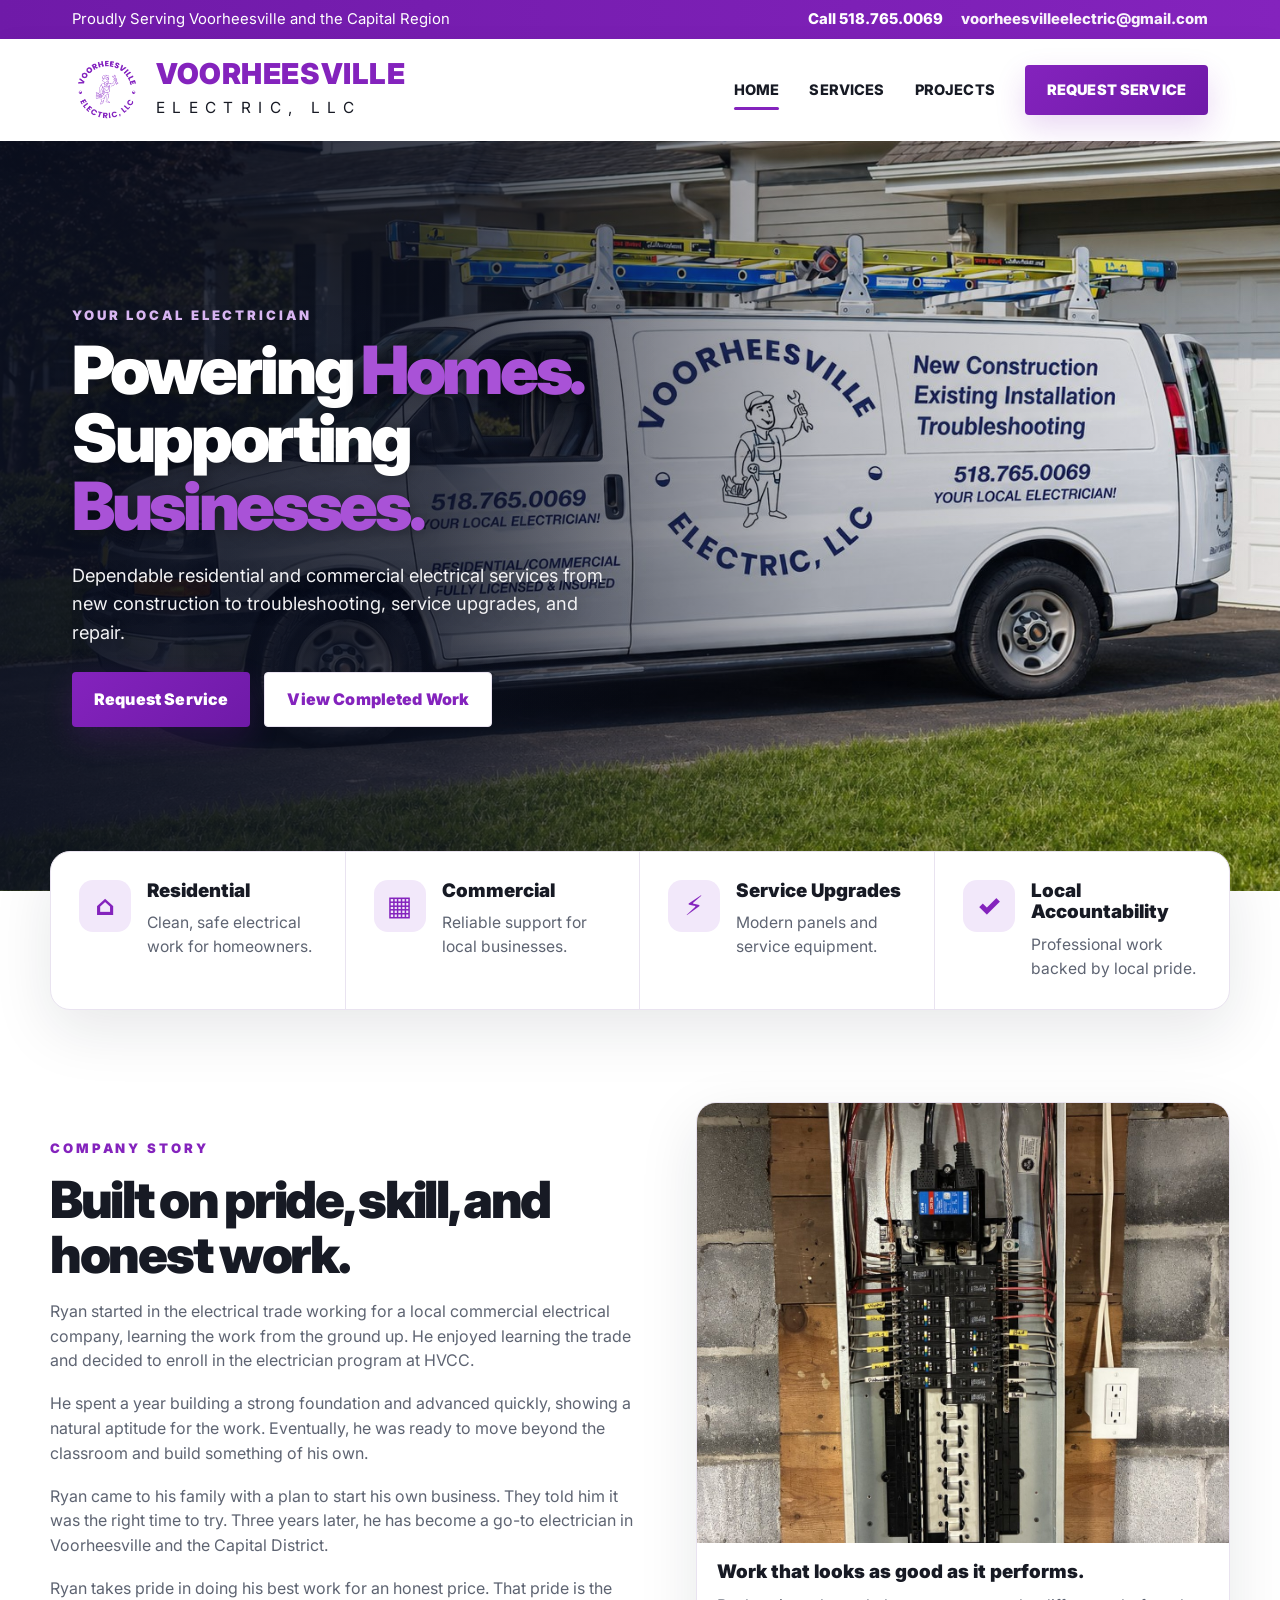
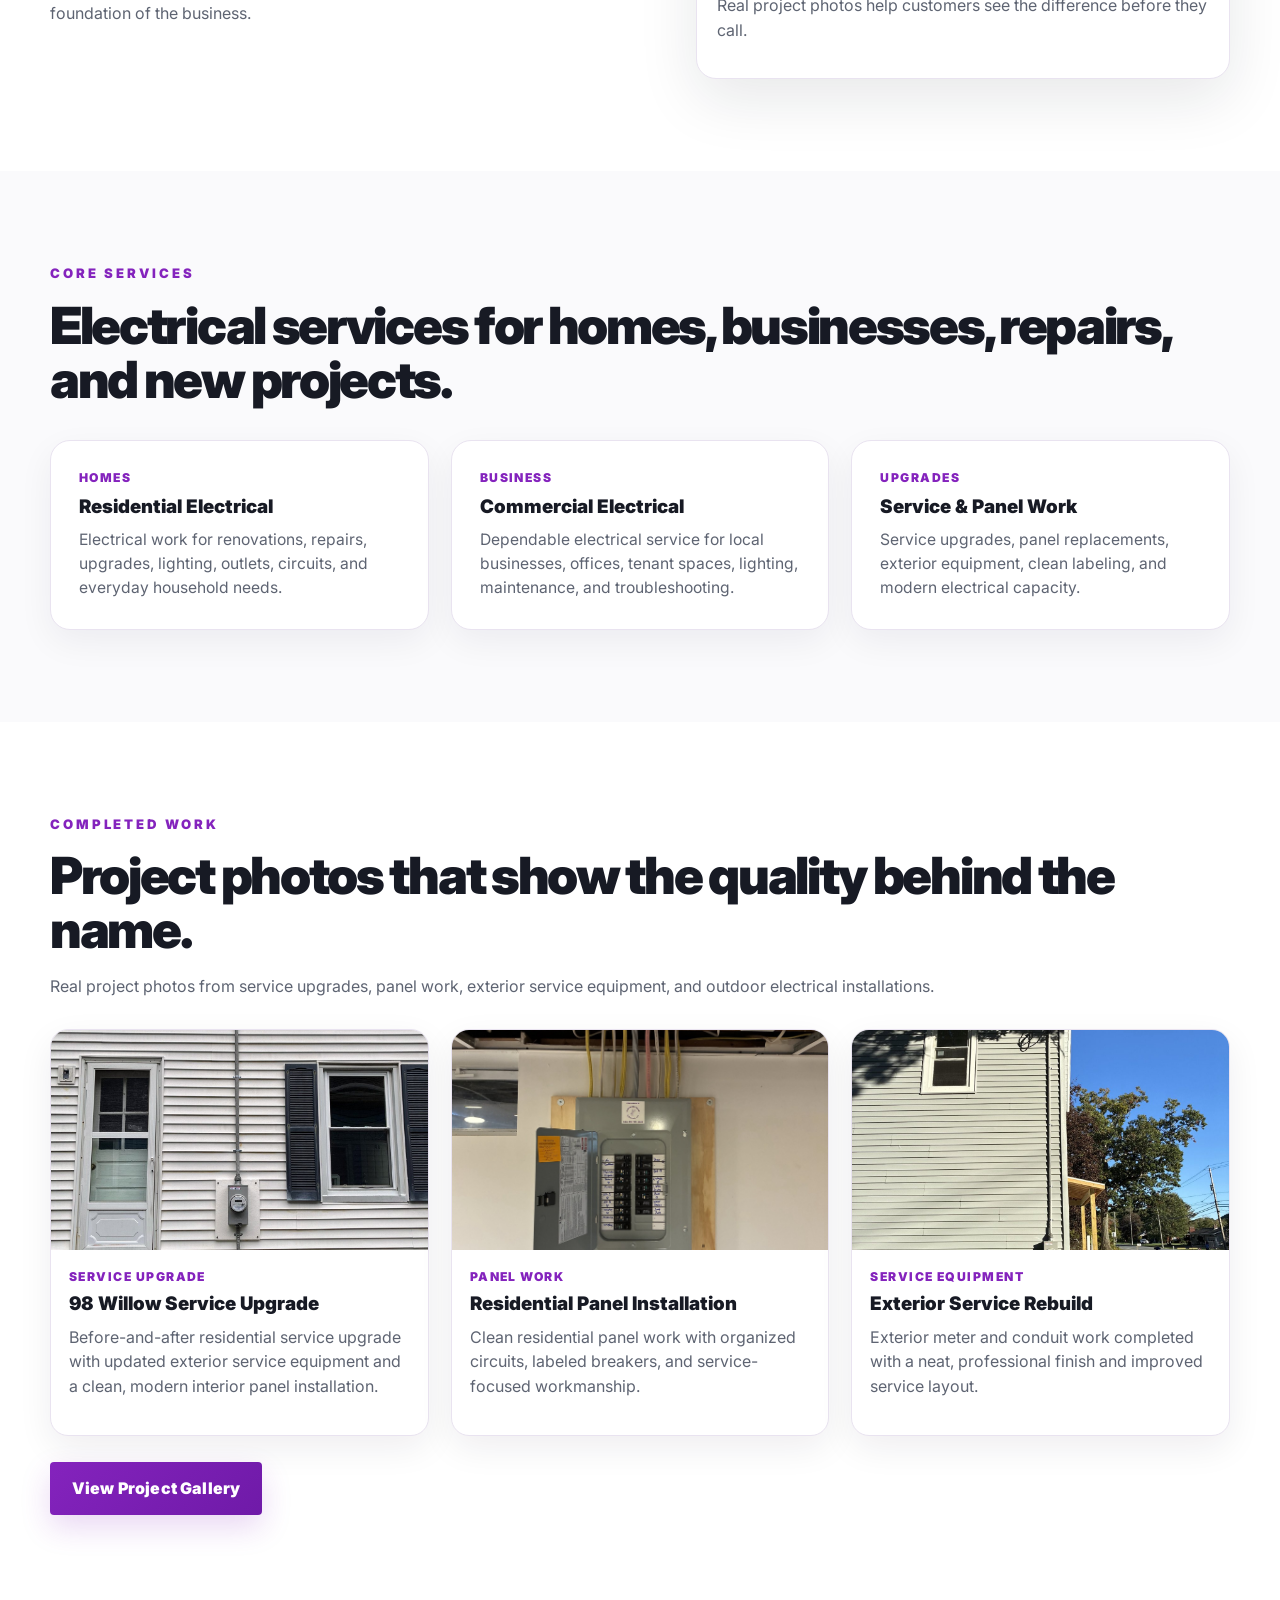
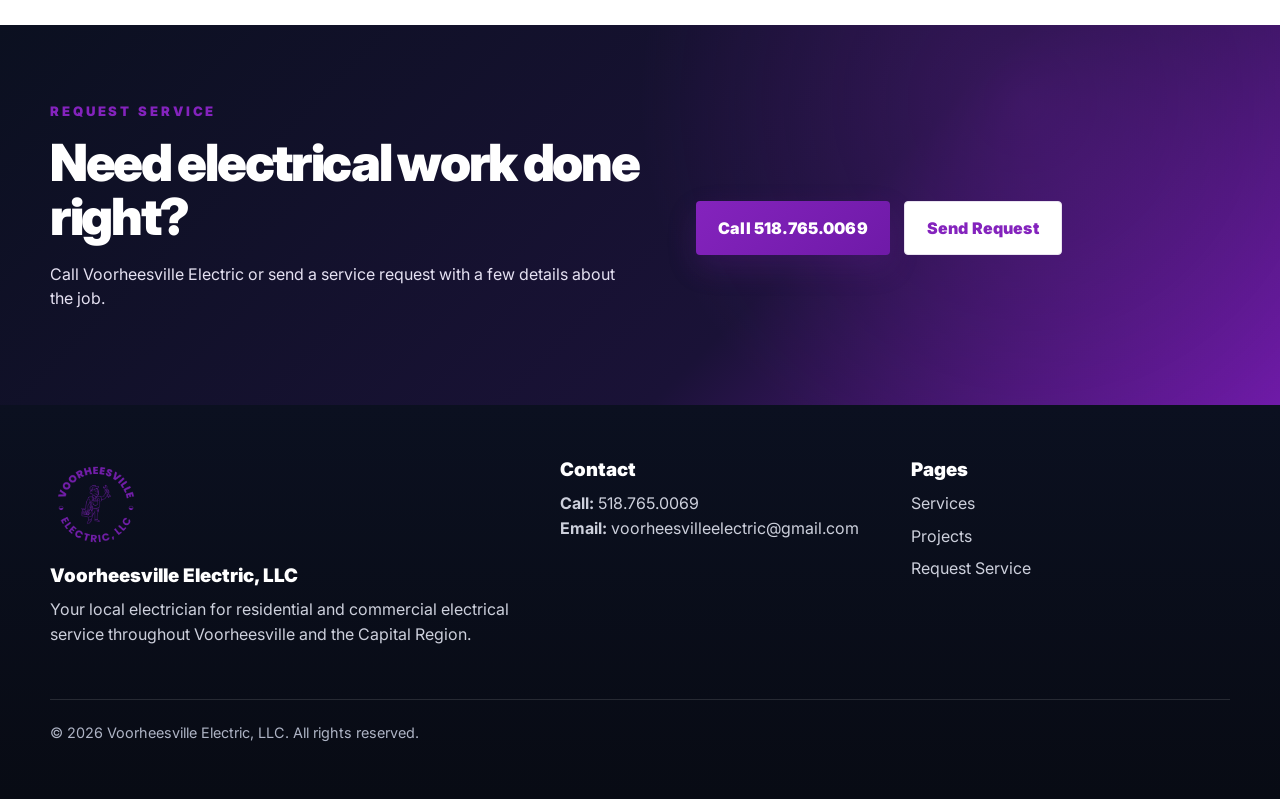
==== commit a952b0bb: "Upload Version 9 inline thank-you fix" ====
--- a/index.html
+++ b/index.html
@@ -16,7 +16,7 @@
   <link href="https://fonts.googleapis.com/css2?family=Inter:wght@400;600;700;800;900&display=swap" rel="stylesheet">
 </head>
 <body>
-  <div class="topbar"><div class="wrap"><div>Proudly Serving Voorheesville and the Capital Region</div><div class="top-contact"><a href="tel:+15187650069">Call 518.765.0069</a><span class="top-email"><a href="mailto:info@voorheesvilleelectric.com">info@voorheesvilleelectric.com</a></span></div></div></div>
+  <div class="topbar"><div class="wrap"><div>Proudly Serving Voorheesville and the Capital Region</div><div class="top-contact"><a href="tel:+15187650069">Call 518.765.0069</a><span class="top-email"><a href="mailto:voorheesvilleelectric@gmail.com">voorheesvilleelectric@gmail.com</a></span></div></div></div>
   <header class="header">
     <nav class="nav">
       <a class="brand" href="index.html" aria-label="Voorheesville Electric Home">
@@ -97,7 +97,7 @@
       </div>
       <div>
         <h3>Contact</h3>
-        <p><b>Call:</b> <a href="tel:+15187650069">518.765.0069</a><br><b>Email:</b> <a href="mailto:info@voorheesvilleelectric.com">info@voorheesvilleelectric.com</a></p>
+        <p><b>Call:</b> <a href="tel:+15187650069">518.765.0069</a><br><b>Email:</b> <a href="mailto:voorheesvilleelectric@gmail.com">voorheesvilleelectric@gmail.com</a></p>
       </div>
       <div>
         <h3>Pages</h3>
--- a/style.css
+++ b/style.css
@@ -451,3 +451,33 @@
     height:170px;
   }
 }
+
+
+/* Version 9: inline form thank-you message */
+.form-success,.form-error{
+  margin-top:18px;
+  border-radius:16px;
+  padding:18px 20px;
+}
+.form-success{
+  background:#F2E8FA;
+  border:1px solid #D8C4EA;
+}
+.form-success h3,.form-error h3{
+  margin:0 0 6px;
+}
+.form-success p,.form-error p{
+  margin:0;
+}
+.form-error{
+  background:#FFF3F3;
+  border:1px solid #E7B8B8;
+}
+.form-error a{
+  color:var(--purple);
+  font-weight:900;
+}
+button[disabled]{
+  opacity:.72;
+  cursor:not-allowed;
+}
